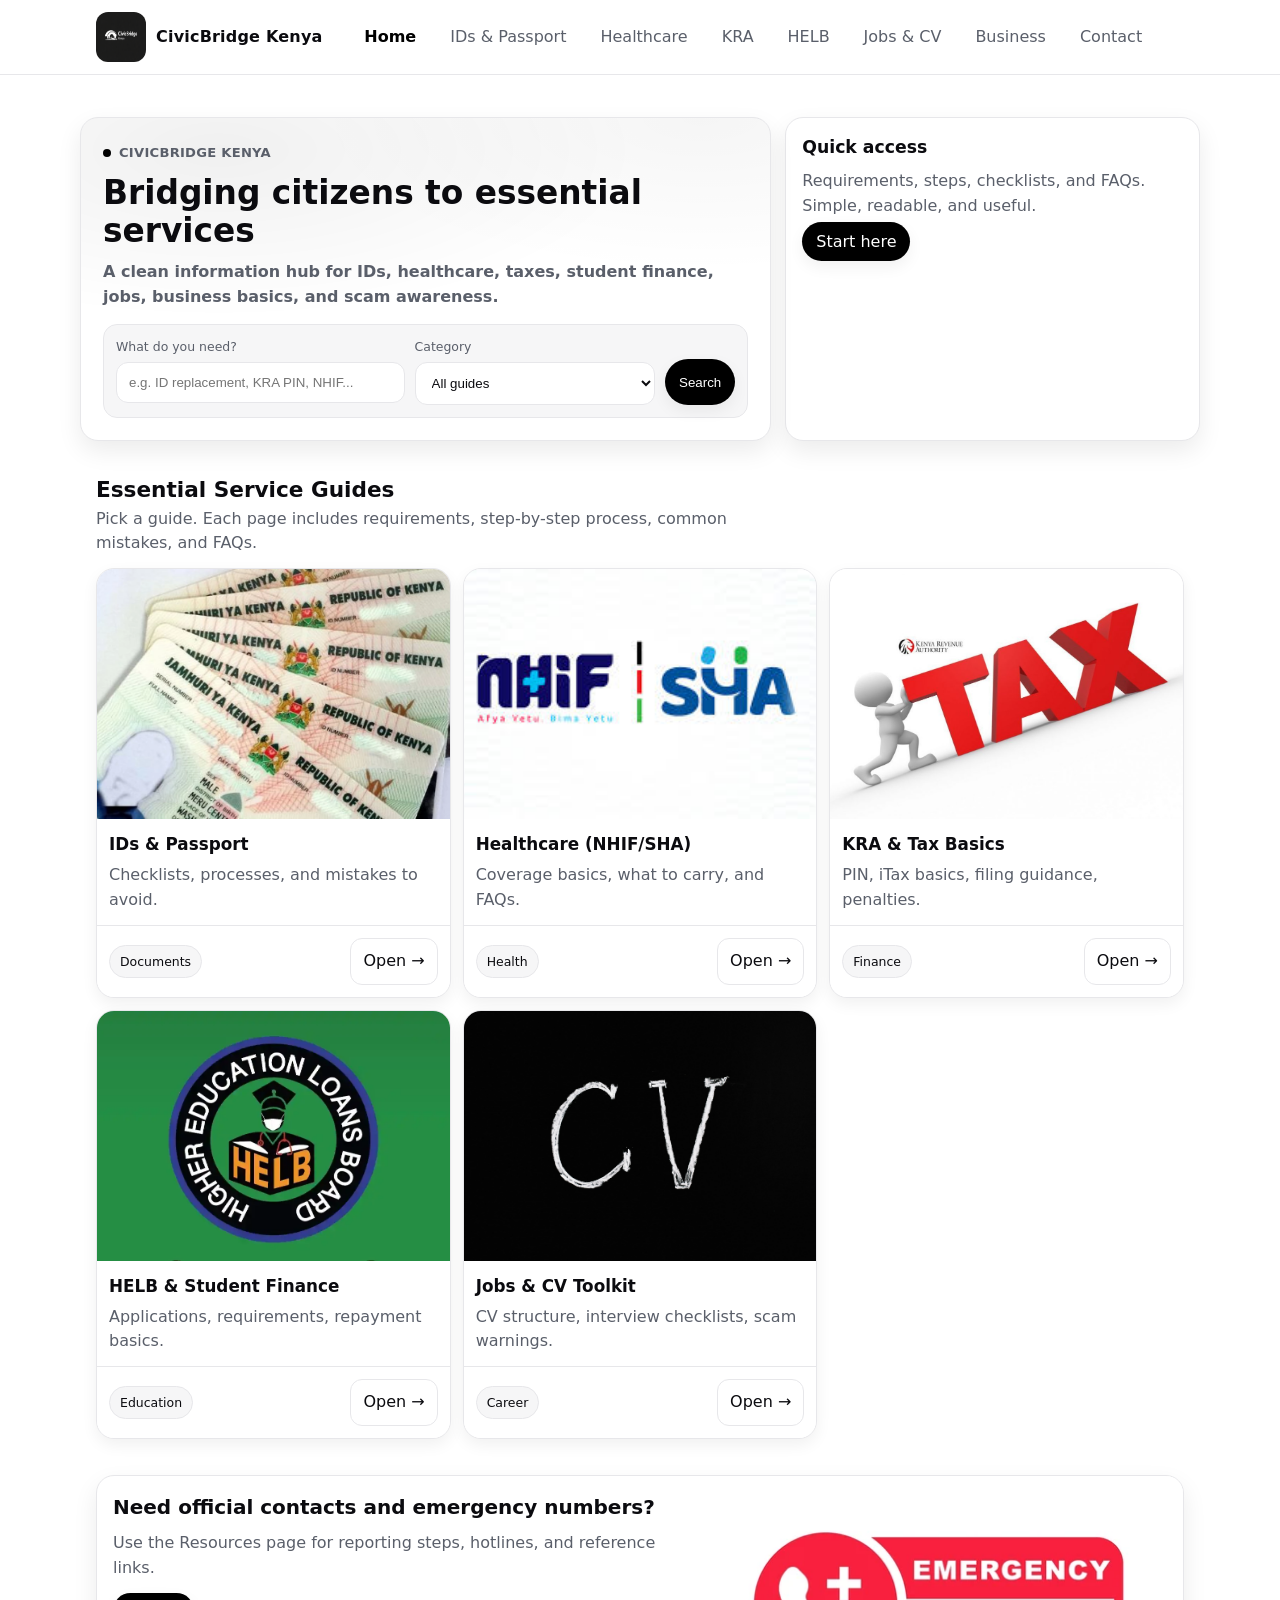
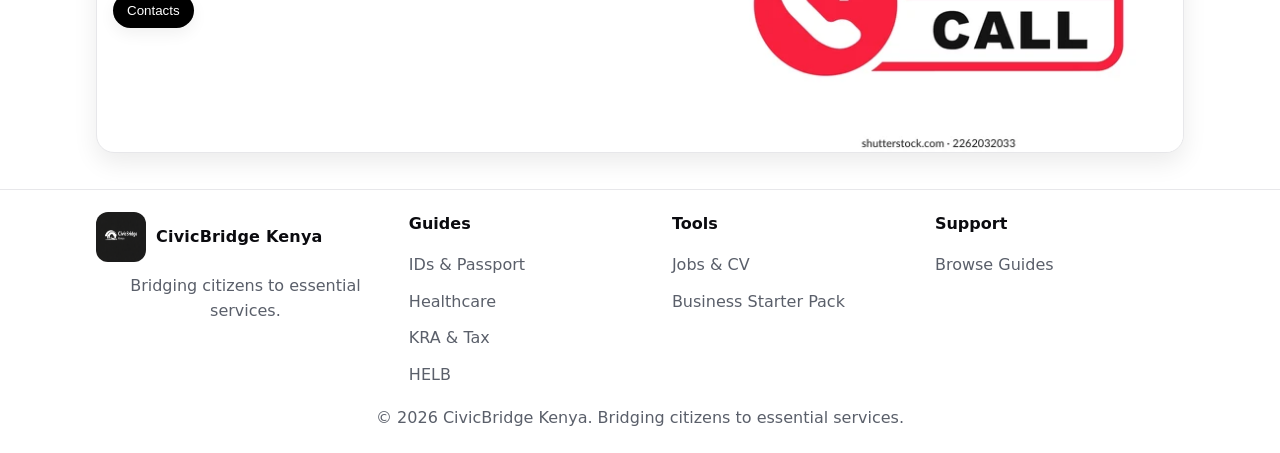
==== index.html @ 0e1bb904 "add updated pages" ====
<!doctype html>
<html lang="en">
  <head>
    <meta charset="UTF-8" />
    <meta name="viewport" content="width=device-width, initial-scale=1.0" />
    <title>CivicBridge Kenya | Home</title>

    <style>
      :root {
        --bg: #ffffff;
        --text: #0b0b0f;
        --muted: #5a5f6a;
        --line: #e7e7ea;
        --surface: #ffffff;
        --soft: #f6f6f7;

        --black: #000000;

        --r: 14px;
        --r2: 18px;
        --max: 1120px;

        --shadow: 0 10px 24px rgba(0, 0, 0, 0.08);
        --shadow2: 0 6px 16px rgba(0, 0, 0, 0.06);
      }

      * {
        box-sizing: border-box;
      }
      html {
        scroll-behavior: smooth;
      }
      body {
        margin: 0;
        font-family:
          system-ui,
          -apple-system,
          Segoe UI,
          Roboto,
          Arial,
          sans-serif;
        background: var(--bg);
        color: var(--text);
        line-height: 1.55;
      }

      a {
        color: inherit;
        text-decoration: none;
      }
      img {
        max-width: 100%;
        display: block;
      }
      .container {
        max-width: var(--max);
        margin: 0 auto;
        padding: 0 16px;
      }

      /* NAV */
      .nav {
        position: sticky;
        top: 0;
        z-index: 50;
        background: rgba(255, 255, 255, 0.92);
        border-bottom: 1px solid var(--line);
        backdrop-filter: blur(10px);
      }
      .navwrap {
        display: flex;
        align-items: center;
        justify-content: space-between;
        padding: 12px 0;
        gap: 12px;
      }
      .brand {
        display: flex;
        align-items: center;
        gap: 10px;
        font-weight: 900;
        letter-spacing: 0.2px;
        white-space: nowrap;
      }
      .current{color: #000000;}
      .mark {
        width: 50px;
        height: 50px;
        border-radius: 12px;
      }
      .mark::after {
        content: "";
        position: absolute;
        inset: 9px;
        border-radius: 10px;
        background: #fff;
        opacity: 0.1;
      }

      .links {
        display: flex;
        align-items: center;
        gap: 14px;
        color: var(--muted);
      }
      .links a {
        padding: 10px 10px;
        border-radius: 10px;
        transition:
          background 0.15s ease,
          color 0.15s ease,
          transform 0.15s ease;
      }
      .links a:hover {
        background: var(--soft);
        color: var(--text);
        transform: translateY(-1px);
      }

      .actions {
        display: flex;
        align-items: center;
        gap: 10px;
      }
      .chip {
        border: 1px solid var(--line);
        background: var(--surface);
        padding: 10px 12px;
        border-radius: 999px;
        transition:
          background 0.15s ease,
          transform 0.15s ease;
      }
      .chip:hover {
        background: var(--soft);
        transform: translateY(-1px);
      }
      .btn {
        border: none;
        background: var(--black);
        color: #fff;
        padding: 10px 14px;
        border-radius: 999px;
        cursor: pointer;
        box-shadow: var(--shadow2);
        transition:
          transform 0.15s ease,
          filter 0.15s ease;
      }
      .btn:hover {
        transform: translateY(-2px);
        filter: brightness(0.95);
        color: black;
        background-color: mintcream;
      }

      /* Mobile nav */
      #navToggle {
        display: none;
      }
      .hamb {
        display: none;
        width: 46px;
        height: 46px;
        border: 1px solid var(--line);
        border-radius: 12px;
        background: var(--surface);
        cursor: pointer;
        align-items: center;
        justify-content: center;
      }
      .hamb span {
        width: 20px;
        height: 2px;
        background: var(--text);
        position: relative;
        display: block;
      }
      .hamb span::before,
      .hamb span::after {
        content: "";
        position: absolute;
        left: 0;
        width: 20px;
        height: 2px;
        background: var(--text);
      }
      .hamb span::before {
        top: -6px;
      }
      .hamb span::after {
        top: 6px;
      }
      .mobileMenu {
        display: none;
        padding: 10px 0 14px;
        border-top: 1px solid var(--line);
        background: rgba(255, 255, 255, 0.98);
      }
      .mobileMenu a {
        display: block;
        padding: 12px 12px;
        border-radius: 12px;
        color: var(--muted);
      }
      .mobileMenu a:hover {
        background: var(--soft);
        color: var(--text);
      }
      #navToggle:checked ~ .mobileMenu {
        display: block;
      }

      /* HERO */
      .hero {
        padding: 42px 0 14px;
      }
      .heroGrid {
        display: grid;
        grid-template-columns: 1.25fr 0.75fr;
        gap: 14px;
        align-items: stretch;
      }
      .panel {
        border: 1px solid var(--line);
        border-radius: var(--r2);
        background: var(--surface);
        box-shadow: var(--shadow);
      }
      .heroCard {
        padding: 22px;
        position: relative;
        overflow: hidden;
      }
      .heroCard::before {
        content: "";
        position: absolute;
        inset: 0;
        background:
          radial-gradient(
            700px 280px at 20% 10%,
            rgba(0, 0, 0, 0.06),
            transparent 60%
          ),
          radial-gradient(
            700px 280px at 90% 0%,
            rgba(0, 0, 0, 0.04),
            transparent 55%
          );
        pointer-events: none;
      }
      .heroContent {
        position: relative;
      }
      .kicker {
        display: inline-flex;
        align-items: center;
        gap: 8px;
        font-weight: 900;
        letter-spacing: 0.25px;
        color: var(--muted);
        font-size: 0.82rem;
        text-transform: uppercase;
      }
      .dot {
        width: 8px;
        height: 8px;
        border-radius: 999px;
        background: var(--black);
      }
      h1 {
        margin: 10px 0 0;
        font-size: 2.05rem;
        line-height: 1.15;
      }
      .tagline {
        margin: 10px 0 0;
        color: var(--muted);
        font-weight: 650;
        max-width: 70ch;
      }

      .searchBox {
        margin-top: 14px;
        border: 1px solid var(--line);
        background: var(--soft);
        border-radius: var(--r);
        padding: 12px;
        display: grid;
        grid-template-columns: 1.2fr 1fr auto;
        gap: 10px;
      }
      label {
        display: block;
        font-size: 0.78rem;
        color: var(--muted);
        margin-bottom: 6px;
      }
      input,
      select {
        width: 100%;
        padding: 12px 12px;
        border-radius: 12px;
        border: 1px solid var(--line);
        background: #fff;
        color: var(--text);
        outline: none;
        transition:
          border 0.15s ease,
          box-shadow 0.15s ease;
      }
      input:focus,
      select:focus {
        border-color: #111;
        box-shadow: 0 0 0 4px rgba(0, 0, 0, 0.1);
      }
      .searchBox .btn {
        height: 46px;
        align-self: end;
      }

      .sideCard {
        padding: 16px;
      }
      .sideCard h2 {
        margin: 0;
        font-size: 1.08rem;
      }
      .sideCard p {
        margin: 8px 0 0;
        color: var(--muted);
      }
      .stats {
        margin-top: 12px;
        display: grid;
        grid-template-columns: 1fr 1fr;
        gap: 10px;
      }
      .stat {
        border: 1px solid var(--line);
        border-radius: 14px;
        background: #fff;
        padding: 10px;
        box-shadow: var(--shadow2);
      }
      .stat b {
        display: block;
      }
      .stat span {
        color: var(--muted);
        font-size: 0.85rem;
      }

      /* SECTION + CARDS */
      section {
        padding: 18px 0;
      }
      .sectionTitle {
        display: flex;
        align-items: flex-end;
        justify-content: space-between;
        gap: 12px;
        margin-bottom: 12px;
      }
      .sectionTitle h2 {
        margin: 0;
        font-size: 1.35rem;
      }
      .sectionTitle p {
        margin: 0;
        color: var(--muted);
        max-width: 65ch;
      }

      .grid {
        display: grid;
        grid-template-columns: repeat(3, 1fr);
        gap: 12px;
      }

      .card {
        border: 1px solid var(--line);
        border-radius: var(--r2);
        background: #fff;
        box-shadow: var(--shadow2);
        overflow: hidden;
        transition:
          transform 0.15s ease,
          box-shadow 0.15s ease;
      }
      .card:hover {
        transform: translateY(-5px);
        box-shadow: 5px 5px 4px rgb(19, 19, 19);
      }
      .card img {
        width: 100%;
        height: 250px;
        object-fit: cover;
      }
      .thumb {
        height: 120px;
      }
      .cardBody {
        padding: 12px;
      }
      .cardBody h3 {
        margin: 0 0 6px;
        font-size: 1.05rem;
      }
      .cardBody p {
        margin: 0;
        color: var(--muted);
      }
      .cardFoot {
        padding: 12px;
        border-top: 1px solid var(--line);
        display: flex;
        justify-content: space-between;
        align-items: center;
        gap: 10px;
        background: #fff;
      }
      .pill {
        padding: 6px 10px;
        border-radius: 999px;
       
        font-size: 0.78rem;
        border: 1px solid var(--line);
        background: var(--soft);
        color: var(--text);
      }
      .linkBtn {
        padding: 10px 12px;
        border-radius: 12px;
        border: 1px solid var(--line);
        background: #fff;
        transition:
          transform 0.15s ease,
          background 0.15s ease;
      }
      .linkBtn:hover {
        background: var(--soft);
        transform: translateY(-2px);
        color: rgb(255, 253, 253);
        background-color: black;
      }

      /* CTA */
      .cta {
        display: grid;
        grid-template-columns: 1.1fr 0.9fr;
        gap: 0;
        overflow: hidden;
        border-radius: var(--r2);
        border: 1px solid var(--line);
        box-shadow: var(--shadow);
        background: #fff;
      }
      .ctaText {
        padding: 16px;
      }
      .ctaText h3 {
        margin: 0;
        font-size: 1.25rem;
      }
      .ctaText p {
        margin: 8px 0 12px;
        color: var(--muted);
      }
      .ctaArt {
        min-height: 200px;
        background:
          linear-gradient(120deg, rgba(0, 0, 0, 0.06), rgba(0, 0, 0, 0.01)),
          radial-gradient(
            280px 140px at 30% 30%,
            rgba(0, 0, 0, 0.08),
            transparent 60%
          );
      }

      /* FOOTER */
      footer {
        margin-top: 18px;
        border-top: 1px solid var(--line);
        background: #fff;
        padding: 22px 0;
      }
      .footGrid {
        display: grid;
        grid-template-columns: 1.2fr 1fr 1fr 1fr;
        gap: 14px;
      }
      .footGrid h4 {
        margin: 0 0 10px;
      }
      .footGrid a {
        display: block;
        padding: 6px 0;
        color: var(--muted);
      }
      .footGrid a:hover {
        color: var(--text);
      }
      .copy {
        margin-top: 12px;
        color: var(--muted);
        text-align: center;
      }

      /* Responsive */
      @media (max-width: 980px) {
        .heroGrid {
          grid-template-columns: 1fr;
        }
        .searchBox {
          grid-template-columns: 1fr 1fr;
        }
        .cta {
          grid-template-columns: 1fr;
        }
        .grid {
          grid-template-columns: repeat(2, 1fr);
        }
        .footGrid {
          grid-template-columns: 1fr 1fr;
        }
      }
      @media (max-width: 760px) {
        .links,
        .actions .chip {
          display: none;
        }
        .hamb {
          display: flex;
        }
        .searchBox {
          grid-template-columns: 1fr;
        }
        .grid {
          grid-template-columns: 1fr;
        }
        .footGrid {
          grid-template-columns: 1fr;
        }
      }
    </style>
  </head>

  <body>
    <header class="nav">
      <div class="container">
        <div class="navwrap">
          <a class="brand" href="index.html">
            <img src="logo.png" alt="." class="mark" />
            <span>CivicBridge Kenya</span>
          </a>

          <nav class="links">
            <a href="index.html"><b class="current">Home</b></a>
            <a href="passport.html">IDs & Passport</a>
            <a href="healthcare.html">Healthcare</a>
            <a href="kra.html">KRA</a>
            <a href="helb.html">HELB</a>
            <a href="jobs-cv.html">Jobs & CV</a>
            <a href="business-starter.html">Business</a>
            <a href="contact.html">Contact</a>
          </nav>

          <div class="actions"></div>
            <label class="hamb" for="navToggle"><span></span></label>
          </div>
        </div>

        <input type="checkbox" id="navToggle" />
        <div class="mobileMenu">
          <a href="passport.html">IDs & Passport</a>
          <a href="healthcare.html">Healthcare</a>
          <a href="kra.html">KRA & Tax</a>
          <a href="helb.html">HELB</a>
          <a href="jobs-cv.html">Jobs & CV</a>
          <a href="business-starter.html">Business Starter Pack</a>
        </div>
      </div>
    </header>

    <main>
      <div class="container hero">
        <div class="heroGrid">
          <section class="panel heroCard">
            <div class="heroContent">
              <span class="kicker"
                ><span class="dot"></span> CivicBridge Kenya</span
              >
              <h1>Bridging citizens to essential services</h1>
              <p class="tagline">
                A clean information hub for IDs, healthcare, taxes, student
                finance, jobs, business basics, and scam awareness.
              </p>

              <form class="searchBox" action="index.html" method="get">
                <div>
                  <label for="topic">What do you need?</label>
                  <input
                    id="topic"
                    name="topic"
                    placeholder="e.g. ID replacement, KRA PIN, NHIF..."
                  />
                </div>
                <div>
                  <label for="category">Category</label>
                  <select id="category" name="cat">
                    <option value="all">All guides</option>
                    <option value="id">IDs & Passport</option>
                    <option value="health">Healthcare (NHIF/SHA)</option>
                    <option value="tax">KRA & Tax</option>
                    <option value="helb">HELB</option>
                    <option value="jobs">Jobs & CV</option>
                    <option value="business">Business</option>
                  </select>
                </div>
                <button class="btn" type="submit">Search</button>
              </form>
            </div>
          </section>

          <aside class="panel sideCard">
            <h2>Quick access</h2>
            <p>
              Requirements, steps, checklists, and FAQs. Simple, readable, and
              useful.
            </p>
            <div style="margin-top: 12px">
              <a class="btn" href="#services">Start here</a>
            </div>
          </aside>
        </div>
      </div>

      <section id="services">
        <div class="container">
          <div class="sectionTitle">
            <div>
              <h2>Essential Service Guides</h2>
              <p>
                Pick a guide. Each page includes requirements, step-by-step
                process, common mistakes, and FAQs.
              </p>
            </div>
          </div>

          <div class="grid">
            <article class="card">
              <div><img src="id.webp" alt="id" /></div>
              <div class="cardBody">
                <h3>IDs & Passport</h3>
                <p>Checklists, processes, and mistakes to avoid.</p>
              </div>
              <div class="cardFoot">
                <span class="pill">Documents</span>
                <a class="linkBtn" href="passport.html">Open →</a>
              </div>
            </article>

            <article class="card">
              <div><img src="healthcare.jpg" alt="healthcare" /></div>
              <div class="cardBody">
                <h3>Healthcare (NHIF/SHA)</h3>
                <p>Coverage basics, what to carry, and FAQs.</p>
              </div>
              <div class="cardFoot">
                <span class="pill">Health</span>
                <a class="linkBtn" href="healthcare.html">Open →</a>
              </div>
            </article>

            <article class="card">
              <div><img src="kra.jpg" alt="kra and tax" /></div>
              <div class="cardBody">
                <h3>KRA & Tax Basics</h3>
                <p>PIN, iTax basics, filing guidance, penalties.</p>
              </div>
              <div class="cardFoot">
                <span class="pill">Finance</span>
                <a class="linkBtn" href="kra.html">Open →</a>
              </div>
            </article>

            <article class="card">
              <div><img src="helb.webp" alt="HELB" /></div>
              <div class="cardBody">
                <h3>HELB & Student Finance</h3>
                <p>Applications, requirements, repayment basics.</p>
              </div>
              <div class="cardFoot">
                <span class="pill">Education</span>
                <a class="linkBtn" href="helb.html">Open →</a>
              </div>
            </article>

            <article class="card">
              <div><img src="cv.jpg" alt="Jobs & CV" /></div>
              <div class="cardBody">
                <h3>Jobs & CV Toolkit</h3>
                <p>CV structure, interview checklists, scam warnings.</p>
              </div>
              <div class="cardFoot">
                <span class="pill">Career</span>
                <a class="linkBtn" href="jobs-cv.html">Open →</a>
              </div>
            </article>
          </div>
        </div>
      </section>

      <section>
        <div class="container">
          <div class="cta">
            <div class="ctaText">
              <h3>Need official contacts and emergency numbers?</h3>
              <p>
                Use the Resources page for reporting steps, hotlines, and
                reference links.
              </p>
              <button class="btn"><a href="contact.html">Contacts</a></button>
            </div>
            <div class="ctaArt">
              <img src="emergency.webp" alt="emergency"/>
            </div>
          </div>
        </div>
      </section>
    </main>

    <footer>
      <div class="container">
        <div class="footGrid">
          <div>
            <div class="brand" style="margin-bottom: 10px">
              <img src="logo.png" alt="." class="mark" />
              <span>CivicBridge Kenya</span>
            </div>
            <div class="copy">Bridging citizens to essential services.</div>
          </div>

          <div>
            <h4>Guides</h4>
            <a href="passport.html">IDs & Passport</a>
            <a href="healthcare.html">Healthcare</a>
            <a href="kra.html">KRA & Tax</a>
            <a href="helb.html">HELB</a>
          </div>

          <div>
            <h4>Tools</h4>
            <a href="jobs-cv.html">Jobs & CV</a>
            <a href="business-starter.html">Business Starter Pack</a>
          </div>

          <div>
            <h4>Support</h4>
            <a href="#services">Browse Guides</a>
          </div>
        </div>

        <div class="copy">
          © 2026 CivicBridge Kenya. Bridging citizens to essential services.
        </div>
      </div>
    </footer>
  </body>
</html>
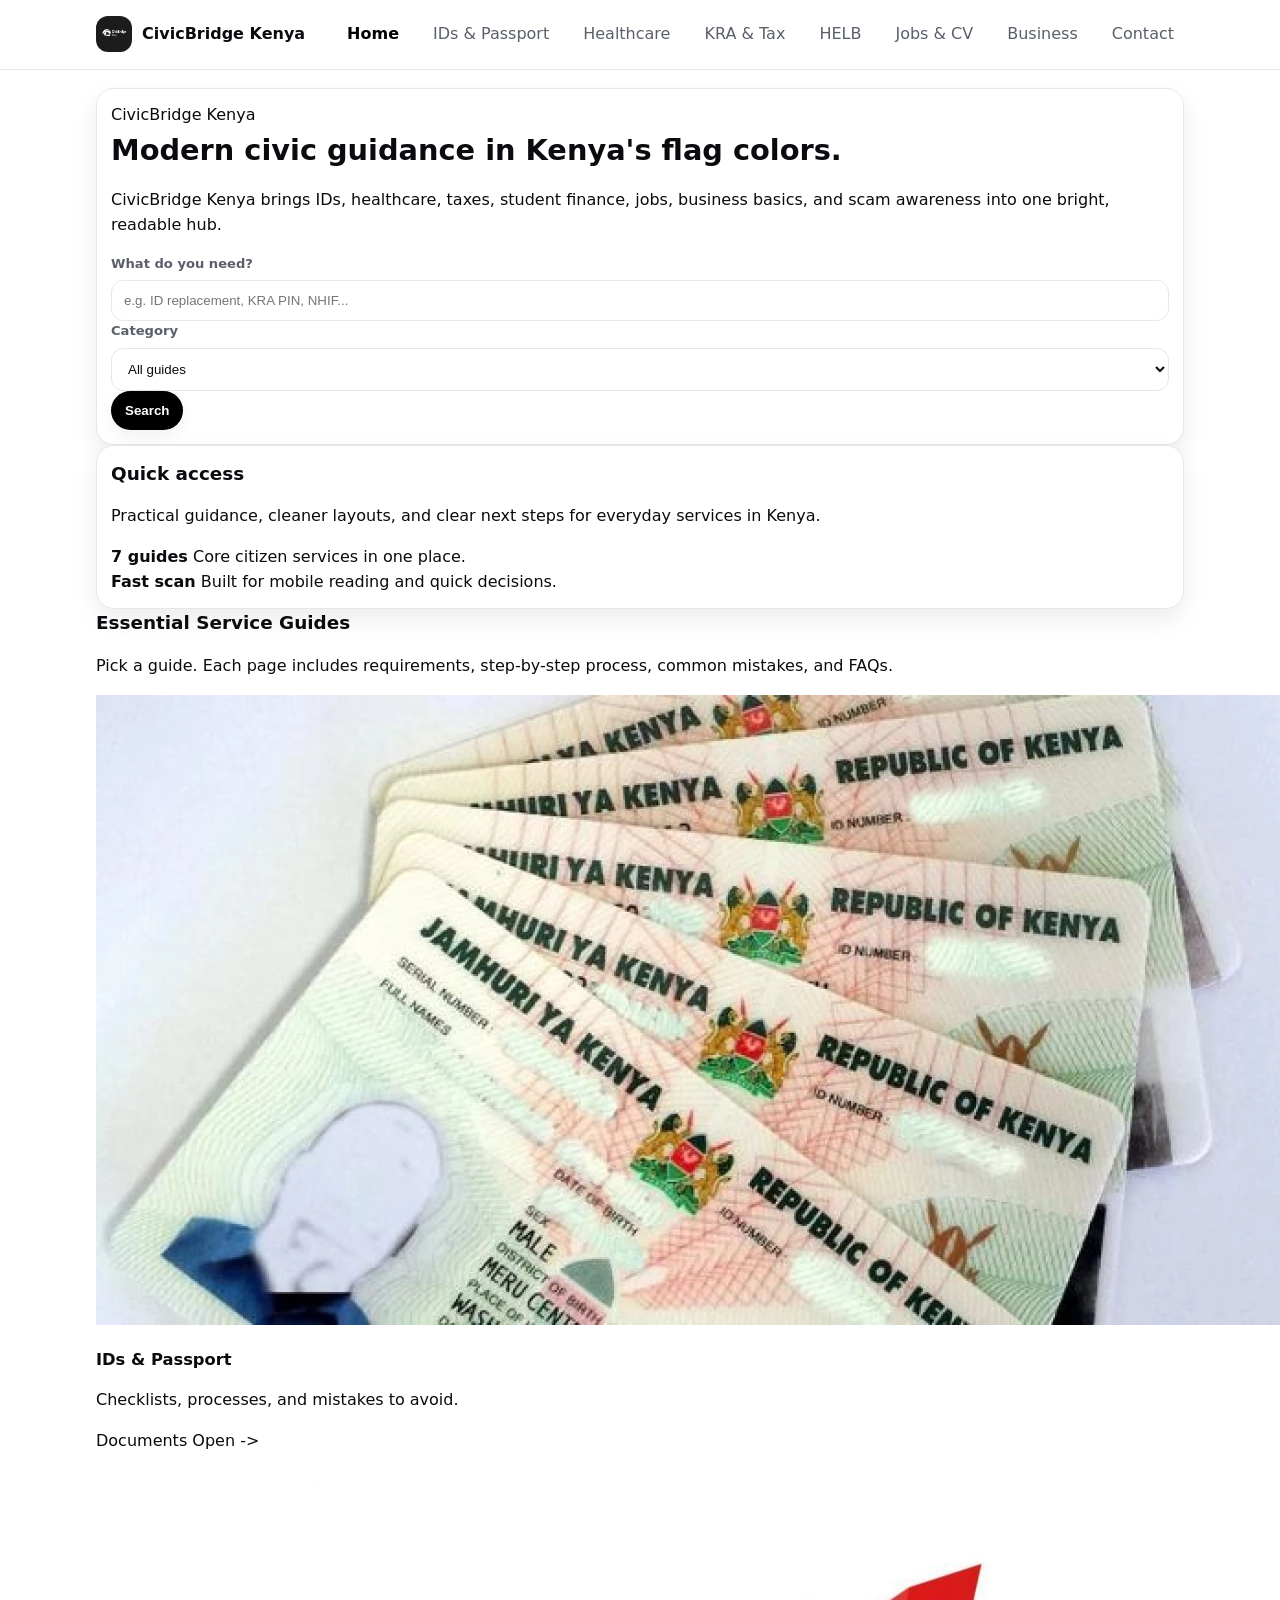
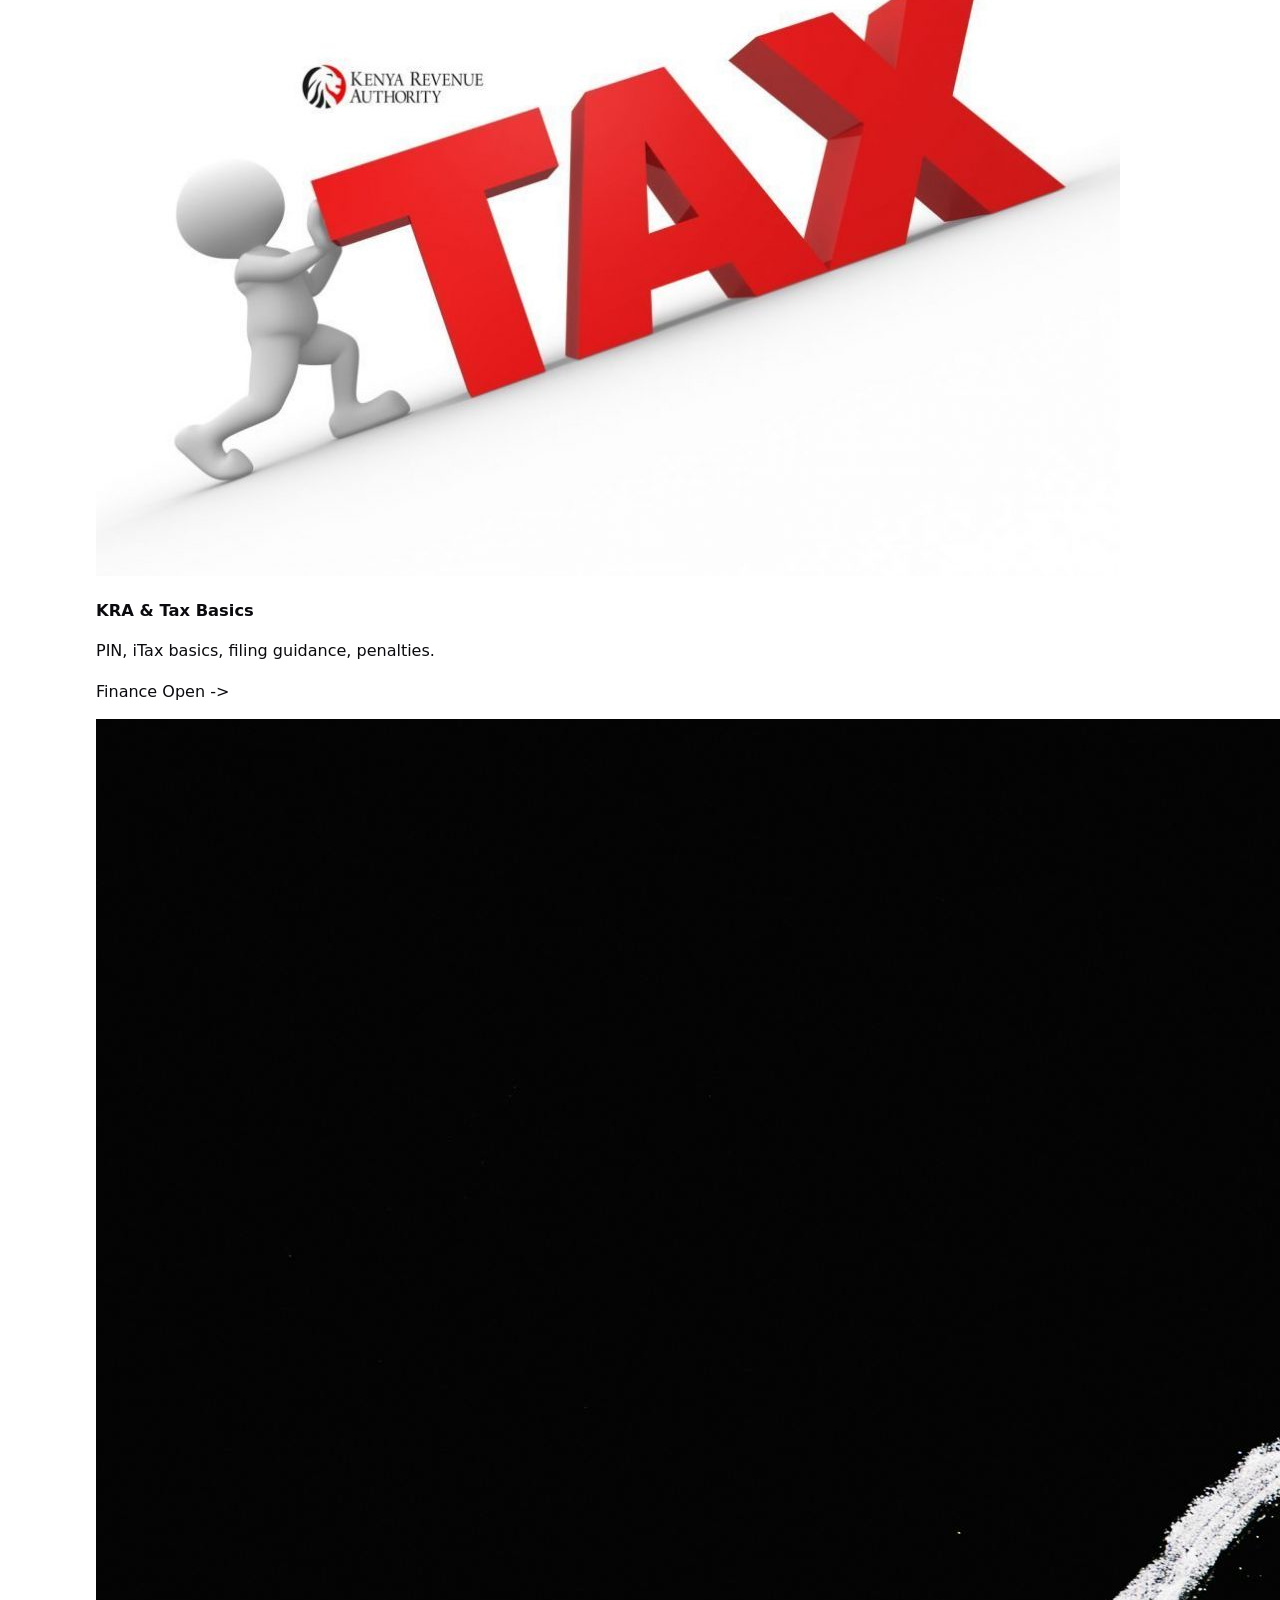
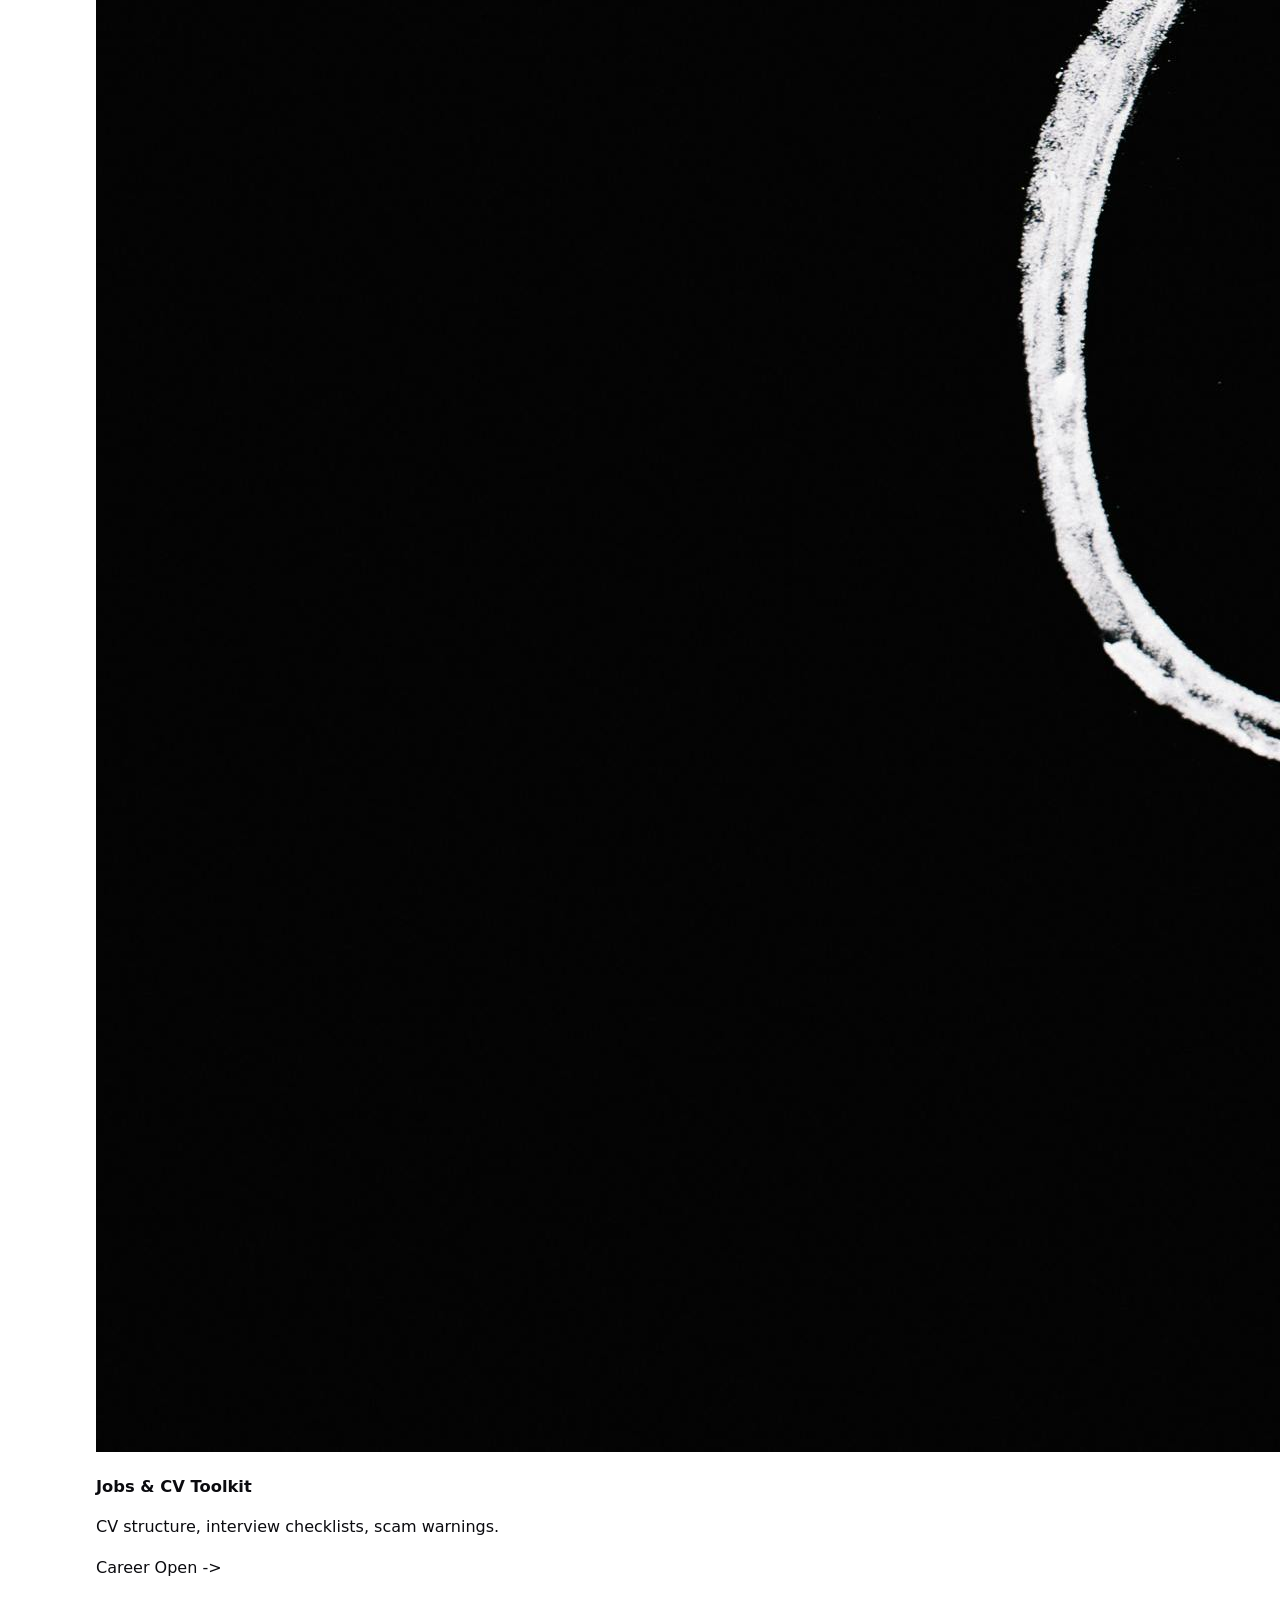
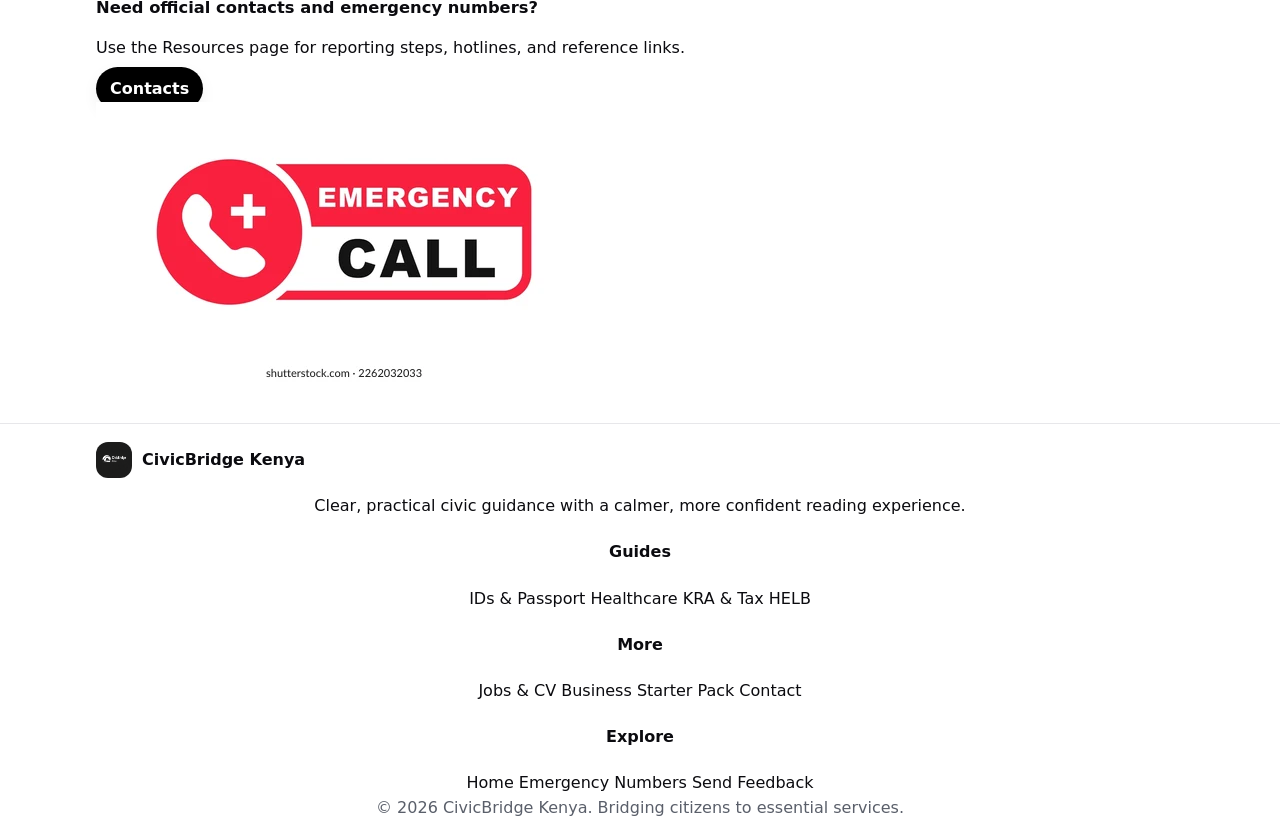
==== commit bbd0e545: "add homepage" ====
--- a/index.html
+++ b/index.html
@@ -4,581 +4,43 @@
     <meta charset="UTF-8" />
     <meta name="viewport" content="width=device-width, initial-scale=1.0" />
     <title>CivicBridge Kenya | Home</title>
-
-    <style>
-      :root {
-        --bg: #ffffff;
-        --text: #0b0b0f;
-        --muted: #5a5f6a;
-        --line: #e7e7ea;
-        --surface: #ffffff;
-        --soft: #f6f6f7;
-
-        --black: #000000;
-
-        --r: 14px;
-        --r2: 18px;
-        --max: 1120px;
-
-        --shadow: 0 10px 24px rgba(0, 0, 0, 0.08);
-        --shadow2: 0 6px 16px rgba(0, 0, 0, 0.06);
-      }
-
-      * {
-        box-sizing: border-box;
-      }
-      html {
-        scroll-behavior: smooth;
-      }
-      body {
-        margin: 0;
-        font-family:
-          system-ui,
-          -apple-system,
-          Segoe UI,
-          Roboto,
-          Arial,
-          sans-serif;
-        background: var(--bg);
-        color: var(--text);
-        line-height: 1.55;
-      }
-
-      a {
-        color: inherit;
-        text-decoration: none;
-      }
-      img {
-        max-width: 100%;
-        display: block;
-      }
-      .container {
-        max-width: var(--max);
-        margin: 0 auto;
-        padding: 0 16px;
-      }
-
-      /* NAV */
-      .nav {
-        position: sticky;
-        top: 0;
-        z-index: 50;
-        background: rgba(255, 255, 255, 0.92);
-        border-bottom: 1px solid var(--line);
-        backdrop-filter: blur(10px);
-      }
-      .navwrap {
-        display: flex;
-        align-items: center;
-        justify-content: space-between;
-        padding: 12px 0;
-        gap: 12px;
-      }
-      .brand {
-        display: flex;
-        align-items: center;
-        gap: 10px;
-        font-weight: 900;
-        letter-spacing: 0.2px;
-        white-space: nowrap;
-      }
-      .current{color: #000000;}
-      .mark {
-        width: 50px;
-        height: 50px;
-        border-radius: 12px;
-      }
-      .mark::after {
-        content: "";
-        position: absolute;
-        inset: 9px;
-        border-radius: 10px;
-        background: #fff;
-        opacity: 0.1;
-      }
-
-      .links {
-        display: flex;
-        align-items: center;
-        gap: 14px;
-        color: var(--muted);
-      }
-      .links a {
-        padding: 10px 10px;
-        border-radius: 10px;
-        transition:
-          background 0.15s ease,
-          color 0.15s ease,
-          transform 0.15s ease;
-      }
-      .links a:hover {
-        background: var(--soft);
-        color: var(--text);
-        transform: translateY(-1px);
-      }
-
-      .actions {
-        display: flex;
-        align-items: center;
-        gap: 10px;
-      }
-      .chip {
-        border: 1px solid var(--line);
-        background: var(--surface);
-        padding: 10px 12px;
-        border-radius: 999px;
-        transition:
-          background 0.15s ease,
-          transform 0.15s ease;
-      }
-      .chip:hover {
-        background: var(--soft);
-        transform: translateY(-1px);
-      }
-      .btn {
-        border: none;
-        background: var(--black);
-        color: #fff;
-        padding: 10px 14px;
-        border-radius: 999px;
-        cursor: pointer;
-        box-shadow: var(--shadow2);
-        transition:
-          transform 0.15s ease,
-          filter 0.15s ease;
-      }
-      .btn:hover {
-        transform: translateY(-2px);
-        filter: brightness(0.95);
-        color: black;
-        background-color: mintcream;
-      }
-
-      /* Mobile nav */
-      #navToggle {
-        display: none;
-      }
-      .hamb {
-        display: none;
-        width: 46px;
-        height: 46px;
-        border: 1px solid var(--line);
-        border-radius: 12px;
-        background: var(--surface);
-        cursor: pointer;
-        align-items: center;
-        justify-content: center;
-      }
-      .hamb span {
-        width: 20px;
-        height: 2px;
-        background: var(--text);
-        position: relative;
-        display: block;
-      }
-      .hamb span::before,
-      .hamb span::after {
-        content: "";
-        position: absolute;
-        left: 0;
-        width: 20px;
-        height: 2px;
-        background: var(--text);
-      }
-      .hamb span::before {
-        top: -6px;
-      }
-      .hamb span::after {
-        top: 6px;
-      }
-      .mobileMenu {
-        display: none;
-        padding: 10px 0 14px;
-        border-top: 1px solid var(--line);
-        background: rgba(255, 255, 255, 0.98);
-      }
-      .mobileMenu a {
-        display: block;
-        padding: 12px 12px;
-        border-radius: 12px;
-        color: var(--muted);
-      }
-      .mobileMenu a:hover {
-        background: var(--soft);
-        color: var(--text);
-      }
-      #navToggle:checked ~ .mobileMenu {
-        display: block;
-      }
-
-      /* HERO */
-      .hero {
-        padding: 42px 0 14px;
-      }
-      .heroGrid {
-        display: grid;
-        grid-template-columns: 1.25fr 0.75fr;
-        gap: 14px;
-        align-items: stretch;
-      }
-      .panel {
-        border: 1px solid var(--line);
-        border-radius: var(--r2);
-        background: var(--surface);
-        box-shadow: var(--shadow);
-      }
-      .heroCard {
-        padding: 22px;
-        position: relative;
-        overflow: hidden;
-      }
-      .heroCard::before {
-        content: "";
-        position: absolute;
-        inset: 0;
-        background:
-          radial-gradient(
-            700px 280px at 20% 10%,
-            rgba(0, 0, 0, 0.06),
-            transparent 60%
-          ),
-          radial-gradient(
-            700px 280px at 90% 0%,
-            rgba(0, 0, 0, 0.04),
-            transparent 55%
-          );
-        pointer-events: none;
-      }
-      .heroContent {
-        position: relative;
-      }
-      .kicker {
-        display: inline-flex;
-        align-items: center;
-        gap: 8px;
-        font-weight: 900;
-        letter-spacing: 0.25px;
-        color: var(--muted);
-        font-size: 0.82rem;
-        text-transform: uppercase;
-      }
-      .dot {
-        width: 8px;
-        height: 8px;
-        border-radius: 999px;
-        background: var(--black);
-      }
-      h1 {
-        margin: 10px 0 0;
-        font-size: 2.05rem;
-        line-height: 1.15;
-      }
-      .tagline {
-        margin: 10px 0 0;
-        color: var(--muted);
-        font-weight: 650;
-        max-width: 70ch;
-      }
-
-      .searchBox {
-        margin-top: 14px;
-        border: 1px solid var(--line);
-        background: var(--soft);
-        border-radius: var(--r);
-        padding: 12px;
-        display: grid;
-        grid-template-columns: 1.2fr 1fr auto;
-        gap: 10px;
-      }
-      label {
-        display: block;
-        font-size: 0.78rem;
-        color: var(--muted);
-        margin-bottom: 6px;
-      }
-      input,
-      select {
-        width: 100%;
-        padding: 12px 12px;
-        border-radius: 12px;
-        border: 1px solid var(--line);
-        background: #fff;
-        color: var(--text);
-        outline: none;
-        transition:
-          border 0.15s ease,
-          box-shadow 0.15s ease;
-      }
-      input:focus,
-      select:focus {
-        border-color: #111;
-        box-shadow: 0 0 0 4px rgba(0, 0, 0, 0.1);
-      }
-      .searchBox .btn {
-        height: 46px;
-        align-self: end;
-      }
-
-      .sideCard {
-        padding: 16px;
-      }
-      .sideCard h2 {
-        margin: 0;
-        font-size: 1.08rem;
-      }
-      .sideCard p {
-        margin: 8px 0 0;
-        color: var(--muted);
-      }
-      .stats {
-        margin-top: 12px;
-        display: grid;
-        grid-template-columns: 1fr 1fr;
-        gap: 10px;
-      }
-      .stat {
-        border: 1px solid var(--line);
-        border-radius: 14px;
-        background: #fff;
-        padding: 10px;
-        box-shadow: var(--shadow2);
-      }
-      .stat b {
-        display: block;
-      }
-      .stat span {
-        color: var(--muted);
-        font-size: 0.85rem;
-      }
-
-      /* SECTION + CARDS */
-      section {
-        padding: 18px 0;
-      }
-      .sectionTitle {
-        display: flex;
-        align-items: flex-end;
-        justify-content: space-between;
-        gap: 12px;
-        margin-bottom: 12px;
-      }
-      .sectionTitle h2 {
-        margin: 0;
-        font-size: 1.35rem;
-      }
-      .sectionTitle p {
-        margin: 0;
-        color: var(--muted);
-        max-width: 65ch;
-      }
-
-      .grid {
-        display: grid;
-        grid-template-columns: repeat(3, 1fr);
-        gap: 12px;
-      }
-
-      .card {
-        border: 1px solid var(--line);
-        border-radius: var(--r2);
-        background: #fff;
-        box-shadow: var(--shadow2);
-        overflow: hidden;
-        transition:
-          transform 0.15s ease,
-          box-shadow 0.15s ease;
-      }
-      .card:hover {
-        transform: translateY(-5px);
-        box-shadow: 5px 5px 4px rgb(19, 19, 19);
-      }
-      .card img {
-        width: 100%;
-        height: 250px;
-        object-fit: cover;
-      }
-      .thumb {
-        height: 120px;
-      }
-      .cardBody {
-        padding: 12px;
-      }
-      .cardBody h3 {
-        margin: 0 0 6px;
-        font-size: 1.05rem;
-      }
-      .cardBody p {
-        margin: 0;
-        color: var(--muted);
-      }
-      .cardFoot {
-        padding: 12px;
-        border-top: 1px solid var(--line);
-        display: flex;
-        justify-content: space-between;
-        align-items: center;
-        gap: 10px;
-        background: #fff;
-      }
-      .pill {
-        padding: 6px 10px;
-        border-radius: 999px;
-       
-        font-size: 0.78rem;
-        border: 1px solid var(--line);
-        background: var(--soft);
-        color: var(--text);
-      }
-      .linkBtn {
-        padding: 10px 12px;
-        border-radius: 12px;
-        border: 1px solid var(--line);
-        background: #fff;
-        transition:
-          transform 0.15s ease,
-          background 0.15s ease;
-      }
-      .linkBtn:hover {
-        background: var(--soft);
-        transform: translateY(-2px);
-        color: rgb(255, 253, 253);
-        background-color: black;
-      }
-
-      /* CTA */
-      .cta {
-        display: grid;
-        grid-template-columns: 1.1fr 0.9fr;
-        gap: 0;
-        overflow: hidden;
-        border-radius: var(--r2);
-        border: 1px solid var(--line);
-        box-shadow: var(--shadow);
-        background: #fff;
-      }
-      .ctaText {
-        padding: 16px;
-      }
-      .ctaText h3 {
-        margin: 0;
-        font-size: 1.25rem;
-      }
-      .ctaText p {
-        margin: 8px 0 12px;
-        color: var(--muted);
-      }
-      .ctaArt {
-        min-height: 200px;
-        background:
-          linear-gradient(120deg, rgba(0, 0, 0, 0.06), rgba(0, 0, 0, 0.01)),
-          radial-gradient(
-            280px 140px at 30% 30%,
-            rgba(0, 0, 0, 0.08),
-            transparent 60%
-          );
-      }
-
-      /* FOOTER */
-      footer {
-        margin-top: 18px;
-        border-top: 1px solid var(--line);
-        background: #fff;
-        padding: 22px 0;
-      }
-      .footGrid {
-        display: grid;
-        grid-template-columns: 1.2fr 1fr 1fr 1fr;
-        gap: 14px;
-      }
-      .footGrid h4 {
-        margin: 0 0 10px;
-      }
-      .footGrid a {
-        display: block;
-        padding: 6px 0;
-        color: var(--muted);
-      }
-      .footGrid a:hover {
-        color: var(--text);
-      }
-      .copy {
-        margin-top: 12px;
-        color: var(--muted);
-        text-align: center;
-      }
-
-      /* Responsive */
-      @media (max-width: 980px) {
-        .heroGrid {
-          grid-template-columns: 1fr;
-        }
-        .searchBox {
-          grid-template-columns: 1fr 1fr;
-        }
-        .cta {
-          grid-template-columns: 1fr;
-        }
-        .grid {
-          grid-template-columns: repeat(2, 1fr);
-        }
-        .footGrid {
-          grid-template-columns: 1fr 1fr;
-        }
-      }
-      @media (max-width: 760px) {
-        .links,
-        .actions .chip {
-          display: none;
-        }
-        .hamb {
-          display: flex;
-        }
-        .searchBox {
-          grid-template-columns: 1fr;
-        }
-        .grid {
-          grid-template-columns: 1fr;
-        }
-        .footGrid {
-          grid-template-columns: 1fr;
-        }
-      }
-    </style>
+    <link rel="stylesheet" href="styles.css" />
   </head>
 
-  <body>
+  <body class="home">
     <header class="nav">
       <div class="container">
         <div class="navwrap">
           <a class="brand" href="index.html">
-            <img src="logo.png" alt="." class="mark" />
+            <img src="images/logo.png" alt="." class="mark" />
             <span>CivicBridge Kenya</span>
           </a>
 
-          <nav class="links">
+          <nav class="links" aria-label="Primary navigation">
             <a href="index.html"><b class="current">Home</b></a>
             <a href="passport.html">IDs & Passport</a>
             <a href="healthcare.html">Healthcare</a>
-            <a href="kra.html">KRA</a>
+            <a href="kra.html">KRA & Tax</a>
             <a href="helb.html">HELB</a>
             <a href="jobs-cv.html">Jobs & CV</a>
             <a href="business-starter.html">Business</a>
             <a href="contact.html">Contact</a>
           </nav>
-
-          <div class="actions"></div>
-            <label class="hamb" for="navToggle"><span></span></label>
-          </div>
+          <label class="hamb" for="navToggle" aria-label="Open menu"
+            ><span></span
+          ></label>
         </div>
 
         <input type="checkbox" id="navToggle" />
         <div class="mobileMenu">
+          <a href="index.html">Home</a>
           <a href="passport.html">IDs & Passport</a>
           <a href="healthcare.html">Healthcare</a>
           <a href="kra.html">KRA & Tax</a>
           <a href="helb.html">HELB</a>
           <a href="jobs-cv.html">Jobs & CV</a>
           <a href="business-starter.html">Business Starter Pack</a>
+          <a href="contact.html">Contact</a>
         </div>
       </div>
     </header>
@@ -591,10 +53,11 @@
               <span class="kicker"
                 ><span class="dot"></span> CivicBridge Kenya</span
               >
-              <h1>Bridging citizens to essential services</h1>
+              <h1>Modern civic guidance in Kenya's flag colors.</h1>
               <p class="tagline">
-                A clean information hub for IDs, healthcare, taxes, student
-                finance, jobs, business basics, and scam awareness.
+                CivicBridge Kenya brings IDs, healthcare, taxes, student
+                finance, jobs, business basics, and scam awareness into one
+                bright, readable hub.
               </p>
 
               <form class="searchBox" action="index.html" method="get">
@@ -626,11 +89,18 @@
           <aside class="panel sideCard">
             <h2>Quick access</h2>
             <p>
-              Requirements, steps, checklists, and FAQs. Simple, readable, and
-              useful.
+              Practical guidance, cleaner layouts, and clear next steps for
+              everyday services in Kenya.
             </p>
-            <div style="margin-top: 12px">
-              <a class="btn" href="#services">Start here</a>
+            <div class="stats">
+              <div class="stat">
+                <b>7 guides</b>
+                <span>Core citizen services in one place.</span>
+              </div>
+              <div class="stat">
+                <b>Fast scan</b>
+                <span>Built for mobile reading and quick decisions.</span>
+              </div>
             </div>
           </aside>
         </div>
@@ -650,62 +120,62 @@
 
           <div class="grid">
             <article class="card">
-              <div><img src="id.webp" alt="id" /></div>
+              <div><img src="images/id.webp" alt="id" /></div>
               <div class="cardBody">
                 <h3>IDs & Passport</h3>
                 <p>Checklists, processes, and mistakes to avoid.</p>
               </div>
               <div class="cardFoot">
                 <span class="pill">Documents</span>
-                <a class="linkBtn" href="passport.html">Open →</a>
-              </div>
-            </article>
-
-            <article class="card">
-              <div><img src="healthcare.jpg" alt="healthcare" /></div>
+                <a class="linkBtn" href="passport.html">Open -></a>
+              </div>
+            </article>
+
+            <article class="card">
+              <div><img src="images/healthcare.jpg" alt="healthcare" /></div>
               <div class="cardBody">
                 <h3>Healthcare (NHIF/SHA)</h3>
                 <p>Coverage basics, what to carry, and FAQs.</p>
               </div>
               <div class="cardFoot">
                 <span class="pill">Health</span>
-                <a class="linkBtn" href="healthcare.html">Open →</a>
-              </div>
-            </article>
-
-            <article class="card">
-              <div><img src="kra.jpg" alt="kra and tax" /></div>
+                <a class="linkBtn" href="healthcare.html">Open -></a>
+              </div>
+            </article>
+
+            <article class="card">
+              <div><img src="images/kra.jpg" alt="kra and tax" /></div>
               <div class="cardBody">
                 <h3>KRA & Tax Basics</h3>
                 <p>PIN, iTax basics, filing guidance, penalties.</p>
               </div>
               <div class="cardFoot">
                 <span class="pill">Finance</span>
-                <a class="linkBtn" href="kra.html">Open →</a>
-              </div>
-            </article>
-
-            <article class="card">
-              <div><img src="helb.webp" alt="HELB" /></div>
+                <a class="linkBtn" href="kra.html">Open -></a>
+              </div>
+            </article>
+
+            <article class="card">
+              <div><img src="images/helb.webp" alt="HELB" /></div>
               <div class="cardBody">
                 <h3>HELB & Student Finance</h3>
                 <p>Applications, requirements, repayment basics.</p>
               </div>
               <div class="cardFoot">
                 <span class="pill">Education</span>
-                <a class="linkBtn" href="helb.html">Open →</a>
-              </div>
-            </article>
-
-            <article class="card">
-              <div><img src="cv.jpg" alt="Jobs & CV" /></div>
+                <a class="linkBtn" href="helb.html">Open -></a>
+              </div>
+            </article>
+
+            <article class="card">
+              <div><img src="images/cv.jpg" alt="Jobs & CV" /></div>
               <div class="cardBody">
                 <h3>Jobs & CV Toolkit</h3>
                 <p>CV structure, interview checklists, scam warnings.</p>
               </div>
               <div class="cardFoot">
                 <span class="pill">Career</span>
-                <a class="linkBtn" href="jobs-cv.html">Open →</a>
+                <a class="linkBtn" href="jobs-cv.html">Open -></a>
               </div>
             </article>
           </div>
@@ -721,10 +191,10 @@
                 Use the Resources page for reporting steps, hotlines, and
                 reference links.
               </p>
-              <button class="btn"><a href="contact.html">Contacts</a></button>
+              <a class="btn" href="contact.html">Contacts</a>
             </div>
             <div class="ctaArt">
-              <img src="emergency.webp" alt="emergency"/>
+              <img src="images/emergency.webp" alt="Emergency support contacts" />
             </div>
           </div>
         </div>
@@ -735,11 +205,14 @@
       <div class="container">
         <div class="footGrid">
           <div>
-            <div class="brand" style="margin-bottom: 10px">
-              <img src="logo.png" alt="." class="mark" />
+            <a class="brand" href="index.html">
+              <img src="images/logo.png" alt="." class="mark" />
               <span>CivicBridge Kenya</span>
-            </div>
-            <div class="copy">Bridging citizens to essential services.</div>
+            </a>
+            <p class="footerTag">
+              Clear, practical civic guidance with a calmer, more confident
+              reading experience.
+            </p>
           </div>
 
           <div>
@@ -751,14 +224,17 @@
           </div>
 
           <div>
-            <h4>Tools</h4>
+            <h4>More</h4>
             <a href="jobs-cv.html">Jobs & CV</a>
             <a href="business-starter.html">Business Starter Pack</a>
-          </div>
-
-          <div>
-            <h4>Support</h4>
-            <a href="#services">Browse Guides</a>
+            <a href="contact.html">Contact</a>
+          </div>
+
+          <div>
+            <h4>Explore</h4>
+            <a href="index.html">Home</a>
+            <a href="contact.html">Emergency Numbers</a>
+            <a href="contact.html">Send Feedback</a>
           </div>
         </div>
 
--- a/styles.css
+++ b/styles.css
@@ -0,0 +1,474 @@
+:root {
+      --bg: #ffffff;
+      --text: #0b0b0f;
+      --muted: #5a5f6a;
+      --line: #e7e7ea;
+      --surface: #ffffff;
+      --soft: #f6f6f7;
+      --black: #000000;
+      --r: 14px;
+      --r2: 18px;
+      --max: 1120px;
+      --shadow: 0 10px 24px rgba(0, 0, 0, 0.08);
+      --shadow2: 0 6px 16px rgba(0, 0, 0, 0.06);
+    }
+
+    * {
+      box-sizing: border-box;
+    }
+
+    html {
+      scroll-behavior: smooth;
+    }
+
+    body {
+      margin: 0;
+      font-family:
+        system-ui,
+        -apple-system,
+        Segoe UI,
+        Roboto,
+        Arial,
+        sans-serif;
+      background: var(--bg);
+      color: var(--text);
+      line-height: 1.55;
+    }
+
+    a {
+      color: inherit;
+      text-decoration: none;
+    }
+
+    .container {
+      max-width: var(--max);
+      margin: 0 auto;
+      padding: 0 16px;
+    }
+
+    .nav {
+      position: sticky;
+      top: 0;
+      z-index: 50;
+      background: rgba(255, 255, 255, 0.92);
+      border-bottom: 1px solid var(--line);
+      backdrop-filter: blur(10px);
+    }
+
+    .navwrap {
+      display: flex;
+      align-items: center;
+      justify-content: space-between;
+      padding: 12px 0;
+      gap: 12px;
+    }
+
+    .brand {
+      display: flex;
+      align-items: center;
+      gap: 10px;
+      font-weight: 900;
+      white-space: nowrap;
+    }
+
+    .mark {
+      width: 36px;
+      height: 36px;
+      border-radius: 12px;
+      background: var(--black);
+      position: relative;
+    }
+
+    .mark::after {
+      content: "";
+      position: absolute;
+      inset: 9px;
+      border-radius: 10px;
+      background: #fff;
+      opacity: 0.1;
+    }
+
+    .links {
+      display: flex;
+      gap: 14px;
+      color: var(--muted);
+    }
+
+    .links a {
+      padding: 10px 10px;
+      border-radius: 10px;
+    }
+
+    .links a:hover {
+      background: var(--soft);
+      color: var(--text);
+    }
+
+    #navToggle {
+      display: none;
+    }
+
+    .current {
+color: black;      
+    }
+
+ 
+    .hamb {
+      display: none;
+      width: 46px;
+      height: 46px;
+      border: 1px solid var(--line);
+      border-radius: 12px;
+      background: #fff;
+      cursor: pointer;
+      align-items: center;
+      justify-content: center;
+    }
+
+    .hamb span {
+      width: 20px;
+      height: 2px;
+      background: var(--text);
+      position: relative;
+      display: block;
+    }
+
+    .hamb span::before,
+    .hamb span::after {
+      content: "";
+      position: absolute;
+      left: 0;
+      width: 20px;
+      height: 2px;
+      background: var(--text);
+    }
+
+    .hamb span::before {
+      top: -6px;
+    }
+
+    .hamb span::after {
+      top: 6px;
+    }
+
+    .mobileMenu {
+      display: none;
+      padding: 10px 0 14px;
+      border-top: 1px solid var(--line);
+      background: rgba(255, 255, 255, 0.98);
+    }
+
+    .mobileMenu a {
+      display: block;
+      padding: 12px 12px;
+      border-radius: 12px;
+      color: var(--muted);
+      font-weight: 750;
+    }
+
+    .mobileMenu a:hover {
+      background: var(--soft);
+      color: var(--text);
+    }
+
+    #navToggle:checked~.mobileMenu {
+      display: block;
+    }
+
+    main {
+      padding: 18px 0 34px;
+    }
+    .panel {
+      border: 1px solid var(--line);
+      border-radius: var(--r2);
+      background: var(--surface);
+      box-shadow: var(--shadow);
+      padding: 14px;
+    }
+
+    h1 {
+      margin: 0;
+      font-size: 1.8rem;
+    }
+
+    .subtitle {
+      margin: 8px 0 0;
+      color: var(--muted);
+      max-width: 78ch;
+    }
+
+    .layout {
+      margin-top: 14px;
+      display: grid;
+      grid-template-columns: 1fr 320px;
+      gap: 14px;
+      align-items: start;
+    }
+
+    h2 {
+      margin: 0 0 10px;
+      font-size: 1.15rem;
+    }
+
+    h3 {
+      margin: 14px 0 8px;
+      font-size: 1.02rem;
+    }
+
+    .callout {
+      border-radius: 16px;
+      padding: 12px;
+      border: 1px solid var(--line);
+      background: var(--soft);
+      margin: 10px 0;
+    }
+
+    .callout b {
+      display: block;
+      margin-bottom: 4px;
+    }
+
+    .callout p {
+      margin: 0;
+      color: var(--muted);
+    }
+
+    .checklist {
+      list-style: none;
+      padding: 0;
+      margin: 0;
+      display: grid;
+      gap: 10px;
+    }
+
+    .checklist li {
+      display: flex;
+      gap: 10px;
+      align-items: flex-start;
+      border: 1px solid var(--line);
+      background: #fff;
+      border-radius: 16px;
+      padding: 10px 12px;
+      box-shadow: var(--shadow2);
+    }
+
+    .tick {
+      width: 22px;
+      height: 22px;
+      border-radius: 999px;
+      background: var(--black);
+      color: #fff;
+      display: grid;
+      place-items: center;
+      margin-top: 2px;
+    }
+
+    .checklist span {
+      color: var(--muted);
+    }
+
+    .steps {
+      counter-reset: step;
+      display: grid;
+      gap: 10px;
+      margin: 0;
+      padding: 0;
+      list-style: none;
+    }
+
+    .steps li {
+      border: 1px solid var(--line);
+      background: #fff;
+      border-radius: 16px;
+      padding: 12px;
+      position: relative;
+      box-shadow: var(--shadow2);
+    }
+
+    .steps li::before {
+      counter-increment: step;
+      content: counter(step);
+      position: absolute;
+      top: 12px;
+      right: 12px;
+      width: 30px;
+      height: 30px;
+      border-radius: 12px;
+      display: grid;
+      place-items: center;
+      background: var(--soft);
+      border: 1px solid var(--line);
+      color: var(--text);
+    }
+
+    .steps b {
+      display: block;
+      margin-bottom: 4px;
+    }
+
+    .steps p {
+      margin: 0;
+      color: var(--muted);
+    }
+
+    details {
+      border: 1px solid var(--line);
+      background: #fff;
+      border-radius: 16px;
+      padding: 12px;
+      box-shadow: var(--shadow2);
+    }
+
+    details+details {
+      margin-top: 10px;
+    }
+
+    summary {
+      cursor: pointer;
+    }
+
+    details p {
+      margin: 10px 0 0;
+      color: var(--muted);
+    }
+
+    .sideNav {
+      display: grid;
+      gap: 10px;
+    }
+
+    .sideNav a {
+      padding: 12px;
+      border-radius: 14px;
+      border: 1px solid var(--line);
+      background: #fff;
+    }
+
+    .sideNav a:hover {
+      background: var(--soft);
+    }
+
+    .miniNote {
+      margin: 10px 0 0;
+      color: var(--muted);
+      font-size: 0.92rem;
+    }
+
+    footer {
+      border-top: 1px solid var(--line);
+      background: #fff;
+      padding: 18px 0;text-align: center;
+
+    }
+
+    .copy {
+      color: var(--muted);
+    }
+    .tableWrap{
+      margin-top:10px;
+      overflow:auto;
+      border-radius: 16px;
+      border:1px solid var(--line);
+      background:#fff;
+      box-shadow: var(--shadow2);
+    }
+    table{
+      width:100%;
+      border-collapse: collapse;
+      min-width: 720px;
+    }
+    th, td{
+      padding:12px;
+      border-bottom:1px solid var(--line);
+      text-align:left;
+      vertical-align:top;
+    }
+    th{
+      background: var(--soft);
+      font-weight:900;
+      position:sticky; top:0;
+    }
+    td{color: var(--muted);}
+
+     .grid {
+        margin-top: 14px;
+        display: grid;
+        grid-template-columns: 1fr 1fr;
+        gap: 14px;
+      }
+      label {
+        display: block;
+        font-size: 0.82rem;
+        color: var(--muted);
+        font-weight: 800;
+        margin-bottom: 6px;
+      }
+      input,
+      textarea,
+      select {
+        width: 100%;
+        padding: 12px 12px;
+        border-radius: 12px;
+        border: 1px solid var(--line);
+        background: #fff;
+        color: var(--text);
+        outline: none;
+        transition:
+          border 0.15s ease,
+          box-shadow 0.15s ease;
+      }
+      input:focus,
+      textarea:focus,
+      select:focus {
+        border-color: #111;
+        box-shadow: 0 0 0 4px rgba(0, 0, 0, 0.1);
+      }
+      textarea {
+        min-height: 120px;
+        resize: vertical;
+      }
+      .btn {
+        border: none;
+        background: var(--black);
+        color: #fff;
+        padding: 12px 14px;
+        border-radius: 999px;
+        font-weight: 900;
+        cursor: pointer;
+        box-shadow: var(--shadow2);
+      }
+      .btn:hover {
+        filter: brightness(0.95);
+      }
+         .list {
+        list-style: none;
+        padding: 0;
+        margin: 10px 0 0;
+        display: grid;
+        gap: 10px;
+      }
+      .list li {
+        border: 1px solid var(--line);
+        background: var(--soft);
+        border-radius: 16px;
+        padding: 12px;
+      }
+      .list b {
+        display: block;
+        margin-bottom: 4px;
+      }
+    @media (max-width: 980px) {
+      .layout {
+        grid-template-columns: 1fr;
+      }
+    }
+
+    @media (max-width: 760px) {
+      .links {
+        display: none;
+      }
+
+      .hamb {
+        display: flex;
+      }
+    }
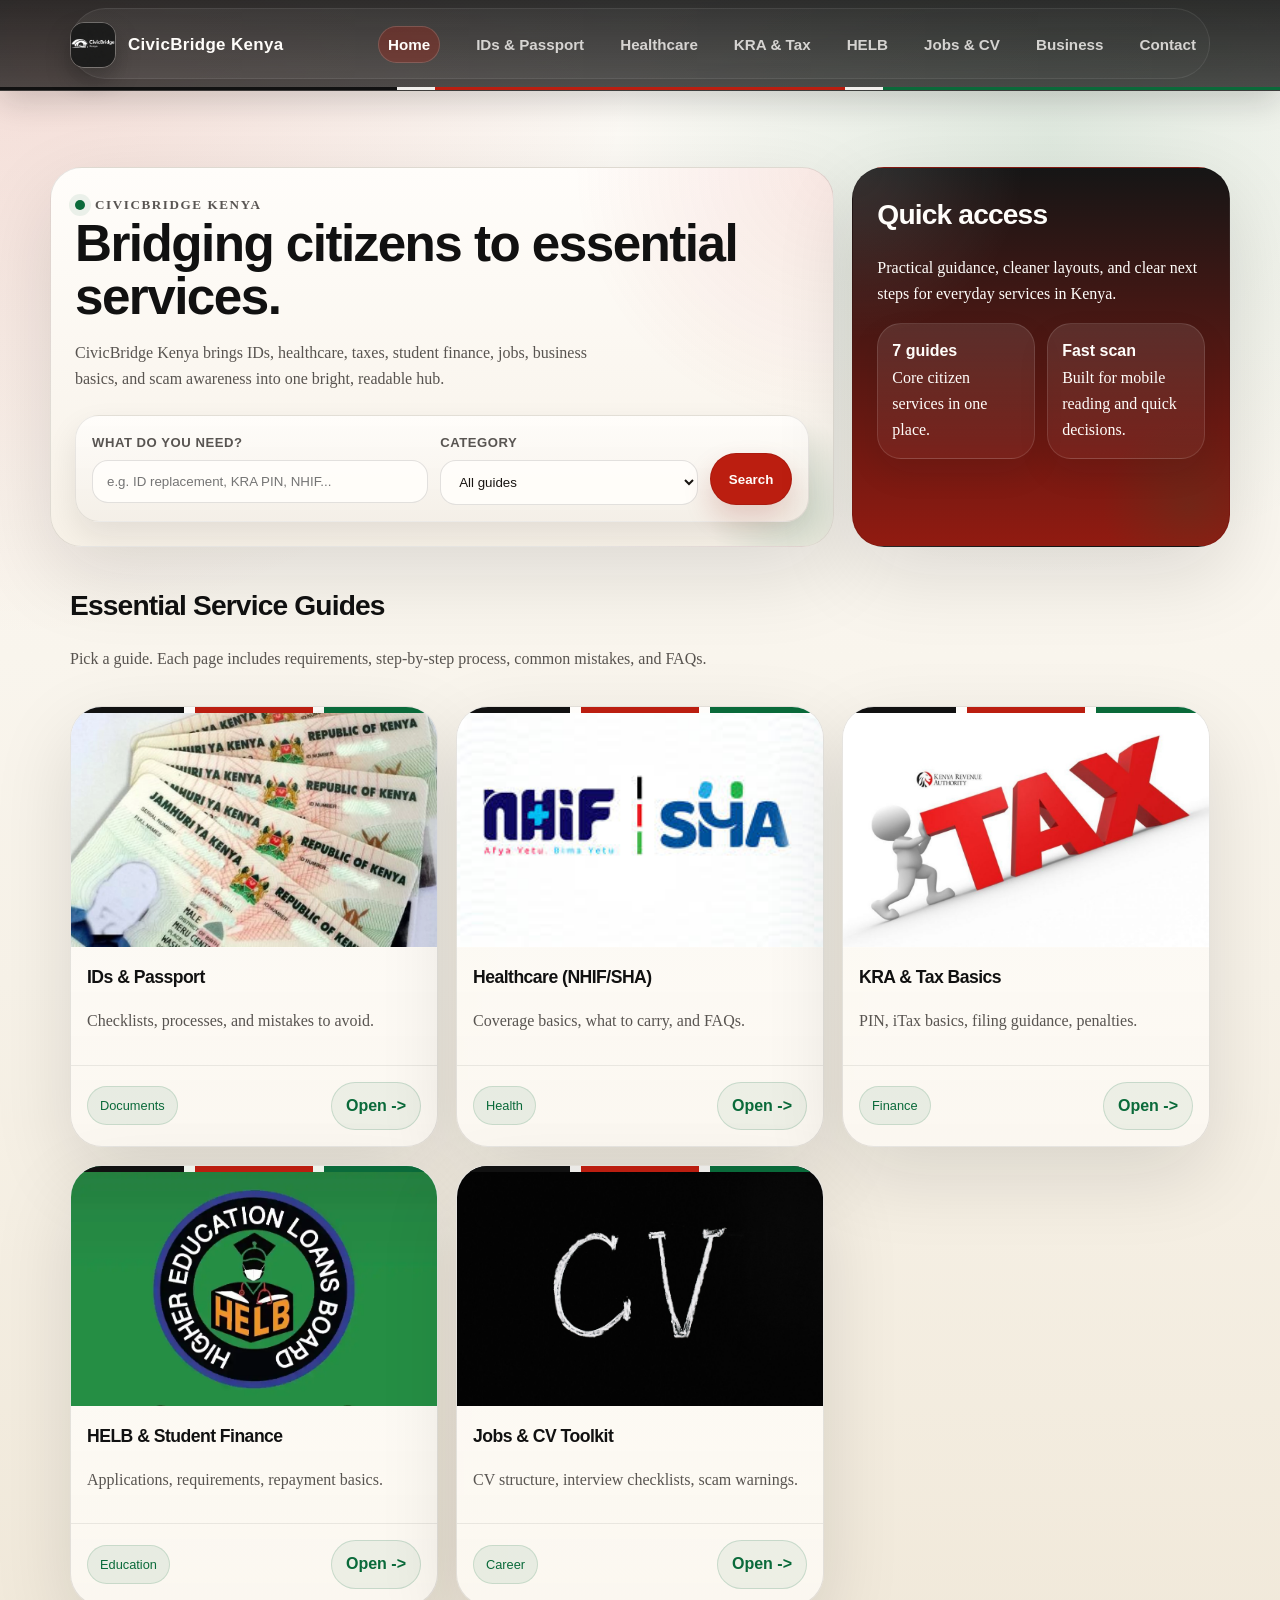
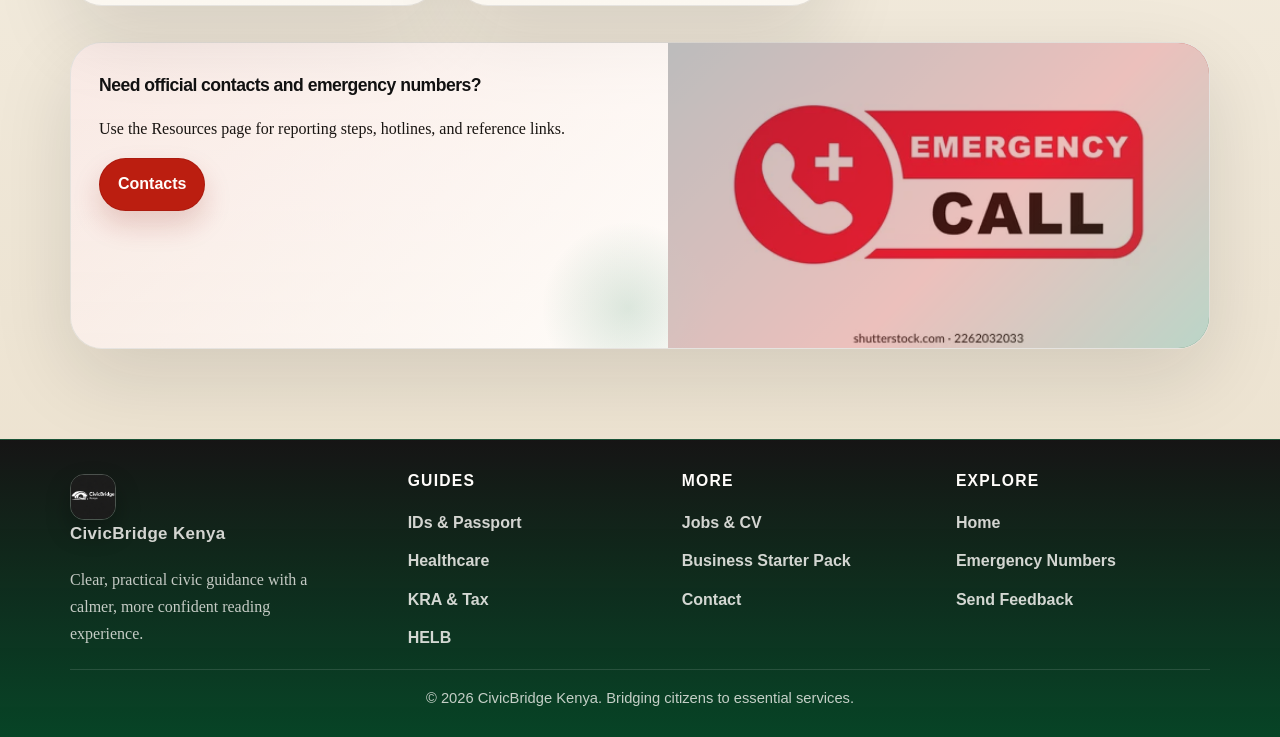
==== commit 0b9a3225: "add homepage" ====
--- a/index.html
+++ b/index.html
@@ -1,4 +1,4 @@
-<!doctype html>
+﻿<!doctype html>
 <html lang="en">
   <head>
     <meta charset="UTF-8" />
@@ -53,7 +53,7 @@
               <span class="kicker"
                 ><span class="dot"></span> CivicBridge Kenya</span
               >
-              <h1>Modern civic guidance in Kenya's flag colors.</h1>
+              <h1>Bridging citizens to essential services.</h1>
               <p class="tagline">
                 CivicBridge Kenya brings IDs, healthcare, taxes, student
                 finance, jobs, business basics, and scam awareness into one
--- a/styles.css
+++ b/styles.css
@@ -1,474 +1,906 @@
 :root {
-      --bg: #ffffff;
-      --text: #0b0b0f;
-      --muted: #5a5f6a;
-      --line: #e7e7ea;
-      --surface: #ffffff;
-      --soft: #f6f6f7;
-      --black: #000000;
-      --r: 14px;
-      --r2: 18px;
-      --max: 1120px;
-      --shadow: 0 10px 24px rgba(0, 0, 0, 0.08);
-      --shadow2: 0 6px 16px rgba(0, 0, 0, 0.06);
-    }
-
-    * {
-      box-sizing: border-box;
-    }
-
-    html {
-      scroll-behavior: smooth;
-    }
-
-    body {
-      margin: 0;
-      font-family:
-        system-ui,
-        -apple-system,
-        Segoe UI,
-        Roboto,
-        Arial,
-        sans-serif;
-      background: var(--bg);
-      color: var(--text);
-      line-height: 1.55;
-    }
-
-    a {
-      color: inherit;
-      text-decoration: none;
-    }
-
-    .container {
-      max-width: var(--max);
-      margin: 0 auto;
-      padding: 0 16px;
-    }
-
-    .nav {
-      position: sticky;
-      top: 0;
-      z-index: 50;
-      background: rgba(255, 255, 255, 0.92);
-      border-bottom: 1px solid var(--line);
-      backdrop-filter: blur(10px);
-    }
-
-    .navwrap {
-      display: flex;
-      align-items: center;
-      justify-content: space-between;
-      padding: 12px 0;
-      gap: 12px;
-    }
-
-    .brand {
-      display: flex;
-      align-items: center;
-      gap: 10px;
-      font-weight: 900;
-      white-space: nowrap;
-    }
-
-    .mark {
-      width: 36px;
-      height: 36px;
-      border-radius: 12px;
-      background: var(--black);
-      position: relative;
-    }
-
-    .mark::after {
-      content: "";
-      position: absolute;
-      inset: 9px;
-      border-radius: 10px;
-      background: #fff;
-      opacity: 0.1;
-    }
-
-    .links {
-      display: flex;
-      gap: 14px;
-      color: var(--muted);
-    }
-
-    .links a {
-      padding: 10px 10px;
-      border-radius: 10px;
-    }
-
-    .links a:hover {
-      background: var(--soft);
-      color: var(--text);
-    }
-
-    #navToggle {
-      display: none;
-    }
-
-    .current {
-color: black;      
-    }
-
- 
-    .hamb {
-      display: none;
-      width: 46px;
-      height: 46px;
-      border: 1px solid var(--line);
-      border-radius: 12px;
-      background: #fff;
-      cursor: pointer;
-      align-items: center;
-      justify-content: center;
-    }
-
-    .hamb span {
-      width: 20px;
-      height: 2px;
-      background: var(--text);
-      position: relative;
-      display: block;
-    }
-
-    .hamb span::before,
-    .hamb span::after {
-      content: "";
-      position: absolute;
-      left: 0;
-      width: 20px;
-      height: 2px;
-      background: var(--text);
-    }
-
-    .hamb span::before {
-      top: -6px;
-    }
-
-    .hamb span::after {
-      top: 6px;
-    }
-
-    .mobileMenu {
-      display: none;
-      padding: 10px 0 14px;
-      border-top: 1px solid var(--line);
-      background: rgba(255, 255, 255, 0.98);
-    }
-
-    .mobileMenu a {
-      display: block;
-      padding: 12px 12px;
-      border-radius: 12px;
-      color: var(--muted);
-      font-weight: 750;
-    }
-
-    .mobileMenu a:hover {
-      background: var(--soft);
-      color: var(--text);
-    }
-
-    #navToggle:checked~.mobileMenu {
-      display: block;
-    }
-
-    main {
-      padding: 18px 0 34px;
-    }
-    .panel {
-      border: 1px solid var(--line);
-      border-radius: var(--r2);
-      background: var(--surface);
-      box-shadow: var(--shadow);
-      padding: 14px;
-    }
-
-    h1 {
-      margin: 0;
-      font-size: 1.8rem;
-    }
-
-    .subtitle {
-      margin: 8px 0 0;
-      color: var(--muted);
-      max-width: 78ch;
-    }
-
-    .layout {
-      margin-top: 14px;
-      display: grid;
-      grid-template-columns: 1fr 320px;
-      gap: 14px;
-      align-items: start;
-    }
-
-    h2 {
-      margin: 0 0 10px;
-      font-size: 1.15rem;
-    }
-
-    h3 {
-      margin: 14px 0 8px;
-      font-size: 1.02rem;
-    }
-
-    .callout {
-      border-radius: 16px;
-      padding: 12px;
-      border: 1px solid var(--line);
-      background: var(--soft);
-      margin: 10px 0;
-    }
-
-    .callout b {
-      display: block;
-      margin-bottom: 4px;
-    }
-
-    .callout p {
-      margin: 0;
-      color: var(--muted);
-    }
-
-    .checklist {
-      list-style: none;
-      padding: 0;
-      margin: 0;
-      display: grid;
-      gap: 10px;
-    }
-
-    .checklist li {
-      display: flex;
-      gap: 10px;
-      align-items: flex-start;
-      border: 1px solid var(--line);
-      background: #fff;
-      border-radius: 16px;
-      padding: 10px 12px;
-      box-shadow: var(--shadow2);
-    }
-
-    .tick {
-      width: 22px;
-      height: 22px;
-      border-radius: 999px;
-      background: var(--black);
-      color: #fff;
-      display: grid;
-      place-items: center;
-      margin-top: 2px;
-    }
-
-    .checklist span {
-      color: var(--muted);
-    }
-
-    .steps {
-      counter-reset: step;
-      display: grid;
-      gap: 10px;
-      margin: 0;
-      padding: 0;
-      list-style: none;
-    }
-
-    .steps li {
-      border: 1px solid var(--line);
-      background: #fff;
-      border-radius: 16px;
-      padding: 12px;
-      position: relative;
-      box-shadow: var(--shadow2);
-    }
-
-    .steps li::before {
-      counter-increment: step;
-      content: counter(step);
-      position: absolute;
-      top: 12px;
-      right: 12px;
-      width: 30px;
-      height: 30px;
-      border-radius: 12px;
-      display: grid;
-      place-items: center;
-      background: var(--soft);
-      border: 1px solid var(--line);
-      color: var(--text);
-    }
-
-    .steps b {
-      display: block;
-      margin-bottom: 4px;
-    }
-
-    .steps p {
-      margin: 0;
-      color: var(--muted);
-    }
-
-    details {
-      border: 1px solid var(--line);
-      background: #fff;
-      border-radius: 16px;
-      padding: 12px;
-      box-shadow: var(--shadow2);
-    }
-
-    details+details {
-      margin-top: 10px;
-    }
-
-    summary {
-      cursor: pointer;
-    }
-
-    details p {
-      margin: 10px 0 0;
-      color: var(--muted);
-    }
-
-    .sideNav {
-      display: grid;
-      gap: 10px;
-    }
-
-    .sideNav a {
-      padding: 12px;
-      border-radius: 14px;
-      border: 1px solid var(--line);
-      background: #fff;
-    }
-
-    .sideNav a:hover {
-      background: var(--soft);
-    }
-
-    .miniNote {
-      margin: 10px 0 0;
-      color: var(--muted);
-      font-size: 0.92rem;
-    }
-
-    footer {
-      border-top: 1px solid var(--line);
-      background: #fff;
-      padding: 18px 0;text-align: center;
-
-    }
-
-    .copy {
-      color: var(--muted);
-    }
-    .tableWrap{
-      margin-top:10px;
-      overflow:auto;
-      border-radius: 16px;
-      border:1px solid var(--line);
-      background:#fff;
-      box-shadow: var(--shadow2);
-    }
-    table{
-      width:100%;
-      border-collapse: collapse;
-      min-width: 720px;
-    }
-    th, td{
-      padding:12px;
-      border-bottom:1px solid var(--line);
-      text-align:left;
-      vertical-align:top;
-    }
-    th{
-      background: var(--soft);
-      font-weight:900;
-      position:sticky; top:0;
-    }
-    td{color: var(--muted);}
-
-     .grid {
-        margin-top: 14px;
-        display: grid;
-        grid-template-columns: 1fr 1fr;
-        gap: 14px;
-      }
-      label {
-        display: block;
-        font-size: 0.82rem;
-        color: var(--muted);
-        font-weight: 800;
-        margin-bottom: 6px;
-      }
-      input,
-      textarea,
-      select {
-        width: 100%;
-        padding: 12px 12px;
-        border-radius: 12px;
-        border: 1px solid var(--line);
-        background: #fff;
-        color: var(--text);
-        outline: none;
-        transition:
-          border 0.15s ease,
-          box-shadow 0.15s ease;
-      }
-      input:focus,
-      textarea:focus,
-      select:focus {
-        border-color: #111;
-        box-shadow: 0 0 0 4px rgba(0, 0, 0, 0.1);
-      }
-      textarea {
-        min-height: 120px;
-        resize: vertical;
-      }
-      .btn {
-        border: none;
-        background: var(--black);
-        color: #fff;
-        padding: 12px 14px;
-        border-radius: 999px;
-        font-weight: 900;
-        cursor: pointer;
-        box-shadow: var(--shadow2);
-      }
-      .btn:hover {
-        filter: brightness(0.95);
-      }
-         .list {
-        list-style: none;
-        padding: 0;
-        margin: 10px 0 0;
-        display: grid;
-        gap: 10px;
-      }
-      .list li {
-        border: 1px solid var(--line);
-        background: var(--soft);
-        border-radius: 16px;
-        padding: 12px;
-      }
-      .list b {
-        display: block;
-        margin-bottom: 4px;
-      }
-    @media (max-width: 980px) {
-      .layout {
-        grid-template-columns: 1fr;
-      }
-    }
-
-    @media (max-width: 760px) {
-      .links {
-        display: none;
-      }
-
-      .hamb {
-        display: flex;
-      }
-    }+  --ivory: #f7f2e8;
+  --ivory-deep: #eadfcb;
+  --flag-black: #111111;
+  --flag-black-deep: #040404;
+  --flag-red: #bb1e10;
+  --flag-red-deep: #8f160c;
+  --flag-red-soft: #d96e63;
+  --flag-green: #0a6a3a;
+  --flag-green-deep: #064426;
+  --flag-white: #fffdfa;
+  --persian: var(--flag-red);
+  --persian-deep: var(--flag-red-deep);
+  --persian-soft: var(--flag-red-soft);
+  --lemon: var(--flag-green);
+  --lemon-bright: var(--flag-black);
+  --lemon-soft: rgba(10, 106, 58, 0.1);
+  --charcoal: var(--flag-black);
+  --charcoal-deep: var(--flag-black-deep);
+  --charcoal-soft: #241b18;
+  --ink: #191512;
+  --ink-muted: rgba(25, 21, 18, 0.72);
+  --panel: rgba(255, 253, 250, 0.78);
+  --panel-strong: rgba(255, 253, 250, 0.96);
+  --line: rgba(17, 17, 17, 0.1);
+  --line-strong: rgba(10, 106, 58, 0.26);
+  --r: 20px;
+  --r2: 32px;
+  --max: 1180px;
+  --shadow: 0 28px 80px rgba(17, 17, 17, 0.12);
+  --shadow2: 0 14px 32px rgba(17, 17, 17, 0.09);
+}
+
+* {
+  box-sizing: border-box;
+}
+
+html {
+  scroll-behavior: smooth;
+}
+
+body {
+  margin: 0;
+  font-family: "Georgia", "Times New Roman", serif;
+  background:
+    radial-gradient(circle at top left, rgba(187, 30, 16, 0.14), transparent 24%),
+    radial-gradient(circle at 82% 6%, rgba(10, 106, 58, 0.12), transparent 18%),
+    linear-gradient(180deg, #fdfbf7 0%, var(--ivory) 42%, var(--ivory-deep) 100%);
+  color: var(--ink);
+  line-height: 1.65;
+}
+
+a {
+  color: inherit;
+  text-decoration: none;
+}
+
+img {
+  max-width: 100%;
+  display: block;
+}
+
+.container {
+  max-width: var(--max);
+  margin: 0 auto;
+  padding: 0 20px;
+}
+
+.nav {
+  position: sticky;
+  top: 0;
+  z-index: 50;
+  background:
+    linear-gradient(180deg, rgba(17, 17, 17, 0.94), rgba(17, 17, 17, 0.82));
+  border-bottom: 1px solid rgba(255, 253, 250, 0.08);
+  box-shadow: 0 10px 32px rgba(17, 17, 17, 0.18);
+  backdrop-filter: blur(22px) saturate(165%);
+}
+
+.nav::after {
+  content: "";
+  display: block;
+  height: 3px;
+  background:
+    linear-gradient(
+      90deg,
+      var(--flag-black) 0 31%,
+      rgba(255, 253, 250, 0.92) 31% 34%,
+      var(--flag-red) 34% 66%,
+      rgba(255, 253, 250, 0.92) 66% 69%,
+      var(--flag-green) 69% 100%
+    );
+}
+
+.navwrap {
+  position: relative;
+  display: flex;
+  align-items: center;
+  justify-content: space-between;
+  gap: 18px;
+  padding: 16px 0 14px;
+}
+
+.navwrap::before {
+  content: "";
+  position: absolute;
+  inset: 8px 0;
+  border-radius: 999px;
+  background:
+    linear-gradient(90deg, rgba(255, 253, 250, 0.06), rgba(255, 253, 250, 0.02));
+  border: 1px solid rgba(255, 253, 250, 0.08);
+  pointer-events: none;
+}
+
+.brand {
+  position: relative;
+  z-index: 1;
+  display: flex;
+  align-items: center;
+  gap: 12px;
+  font-family: "Trebuchet MS", "Segoe UI", sans-serif;
+  font-size: 1.06rem;
+  font-weight: 900;
+  letter-spacing: 0.02em;
+  color: var(--flag-white);
+  white-space: nowrap;
+}
+
+.mark {
+  width: 46px;
+  height: 46px;
+  border-radius: 14px;
+  object-fit: cover;
+  border: 1px solid rgba(255, 253, 250, 0.24);
+  box-shadow: 0 12px 24px rgba(0, 0, 0, 0.28);
+}
+
+.links {
+  position: relative;
+  z-index: 1;
+  display: flex;
+  align-items: center;
+  gap: 8px;
+  flex-wrap: wrap;
+  font-family: "Trebuchet MS", "Segoe UI", sans-serif;
+}
+
+.links a {
+  padding: 10px 14px;
+  border-radius: 999px;
+  color: rgba(255, 253, 250, 0.78);
+  font-size: 0.95rem;
+  font-weight: 800;
+  transition:
+    background 0.18s ease,
+    box-shadow 0.18s ease,
+    color 0.18s ease,
+    transform 0.18s ease;
+}
+
+.links a:hover {
+  background: rgba(255, 253, 250, 0.12);
+  box-shadow: inset 0 0 0 1px rgba(10, 106, 58, 0.24);
+  color: #ffffff;
+  transform: translateY(-1px);
+}
+
+.current {
+  color: var(--flag-white) !important;
+}
+
+.links a .current {
+  display: inline-flex;
+  align-items: center;
+  padding: 6px 10px;
+  border-radius: 999px;
+  background: rgba(187, 30, 16, 0.3);
+  box-shadow: inset 0 0 0 1px rgba(255, 253, 250, 0.16);
+}
+
+#navToggle {
+  display: none;
+}
+
+.hamb {
+  position: relative;
+  z-index: 1;
+  display: none;
+  width: 48px;
+  height: 48px;
+  align-items: center;
+  justify-content: center;
+  border-radius: 14px;
+  border: 1px solid rgba(255, 253, 250, 0.14);
+  background: rgba(255, 253, 250, 0.06);
+  cursor: pointer;
+}
+
+.hamb span,
+.hamb span::before,
+.hamb span::after {
+  width: 20px;
+  height: 2px;
+  background: var(--flag-white);
+  display: block;
+  position: relative;
+  content: "";
+}
+
+.hamb span::before {
+  position: absolute;
+  top: -6px;
+}
+
+.hamb span::after {
+  position: absolute;
+  top: 6px;
+}
+
+.mobileMenu {
+  display: none;
+  margin-top: 8px;
+  padding: 12px;
+  border-radius: 24px;
+  border: 1px solid rgba(255, 253, 250, 0.1);
+  background:
+    linear-gradient(180deg, rgba(17, 17, 17, 0.94), rgba(143, 22, 12, 0.9));
+  box-shadow: 0 18px 34px rgba(17, 17, 17, 0.18);
+  backdrop-filter: blur(22px) saturate(165%);
+}
+
+.mobileMenu a {
+  display: block;
+  padding: 12px 14px;
+  border-radius: 14px;
+  font-family: "Trebuchet MS", "Segoe UI", sans-serif;
+  font-weight: 800;
+  color: rgba(255, 253, 250, 0.9);
+}
+
+.mobileMenu a:hover {
+  background: rgba(255, 253, 250, 0.12);
+  color: #ffffff;
+}
+
+#navToggle:checked ~ .mobileMenu {
+  display: block;
+}
+
+main {
+  padding: 34px 0 48px;
+}
+
+section {
+  padding: 18px 0;
+}
+
+.panel,
+.card,
+.cta {
+  border: 1px solid var(--line);
+  border-radius: var(--r2);
+  background:
+    linear-gradient(180deg, rgba(255, 253, 250, 0.94), rgba(251, 247, 240, 0.98));
+  box-shadow: var(--shadow);
+}
+
+.panel {
+  padding: 24px;
+}
+
+h1,
+h2,
+h3,
+h4,
+summary,
+.pill,
+.btn,
+.linkBtn,
+.chip,
+.links a,
+.mobileMenu a,
+label,
+.brand {
+  font-family: "Trebuchet MS", "Segoe UI", sans-serif;
+}
+
+h1,
+h2,
+h3,
+h4 {
+  margin-top: 0;
+  color: var(--lemon-bright);
+  font-weight: 900;
+  letter-spacing: -0.03em;
+}
+
+h1 {
+  font-size: clamp(2.3rem, 4vw, 4.5rem);
+  line-height: 1.03;
+  margin-bottom: 10px;
+}
+
+h2 {
+  font-size: clamp(1.45rem, 2.2vw, 2.15rem);
+  margin-bottom: 12px;
+}
+
+h3 {
+  font-size: 1.1rem;
+  margin-bottom: 8px;
+}
+
+.subtitle,
+.tagline,
+.sectionTitle p,
+.callout p,
+.steps p,
+details p,
+.copy,
+.miniNote,
+td,
+label,
+.cardBody p,
+.sideCard p,
+.stat span {
+  color: var(--ink-muted);
+}
+
+.subtitle,
+.tagline {
+  max-width: 68ch;
+}
+
+.layout {
+  margin-top: 18px;
+  display: grid;
+  grid-template-columns: minmax(0, 1fr) 320px;
+  gap: 18px;
+  align-items: start;
+}
+
+.callout {
+  margin: 16px 0;
+  padding: 16px 18px;
+  border-radius: 24px;
+  border: 1px solid rgba(10, 106, 58, 0.18);
+  background:
+    linear-gradient(135deg, rgba(10, 106, 58, 0.08), rgba(255, 253, 250, 0.96));
+}
+
+.callout b {
+  display: block;
+  margin-bottom: 6px;
+  color: var(--lemon);
+}
+
+.checklist,
+.steps,
+.list,
+.sideNav {
+  margin: 0;
+  padding: 0;
+  display: grid;
+  gap: 12px;
+}
+
+.checklist,
+.list,
+.steps {
+  list-style: none;
+}
+
+.checklist li,
+.steps li,
+details,
+.sideNav a,
+.list li,
+.stat,
+.searchBox,
+.tableWrap {
+  border: 1px solid rgba(17, 17, 17, 0.08);
+  background: linear-gradient(180deg, rgba(255, 253, 250, 0.96), rgba(244, 239, 231, 0.98));
+  border-radius: 24px;
+  box-shadow: var(--shadow2);
+}
+
+.checklist li {
+  display: flex;
+  align-items: flex-start;
+  gap: 12px;
+  padding: 16px;
+}
+
+.tick {
+  width: 28px;
+  height: 28px;
+  flex-shrink: 0;
+  display: grid;
+  place-items: center;
+  border-radius: 999px;
+  background: var(--persian);
+  color: var(--flag-white);
+  font-family: "Trebuchet MS", "Segoe UI", sans-serif;
+  font-weight: 900;
+}
+
+.steps {
+  counter-reset: step;
+}
+
+.steps li {
+  position: relative;
+  padding: 16px;
+}
+
+.steps li::before {
+  counter-increment: step;
+  content: counter(step);
+  position: absolute;
+  top: 14px;
+  right: 14px;
+  width: 34px;
+  height: 34px;
+  display: grid;
+  place-items: center;
+  border-radius: 14px;
+  background: var(--persian);
+  color: var(--flag-white);
+  font-family: "Trebuchet MS", "Segoe UI", sans-serif;
+  font-weight: 900;
+}
+
+details {
+  padding: 14px 16px;
+}
+
+details + details {
+  margin-top: 12px;
+}
+
+summary {
+  cursor: pointer;
+  color: var(--ink);
+  font-weight: 800;
+}
+
+.sideNav a {
+  padding: 14px 16px;
+  font-family: "Trebuchet MS", "Segoe UI", sans-serif;
+  font-weight: 800;
+  color: var(--ink);
+}
+
+.sideNav a:hover {
+  color: var(--lemon);
+  border-color: var(--line-strong);
+}
+
+.tableWrap {
+  margin-top: 12px;
+  overflow: auto;
+}
+
+table {
+  width: 100%;
+  min-width: 720px;
+  border-collapse: collapse;
+}
+
+th,
+td {
+  padding: 14px;
+  text-align: left;
+  vertical-align: top;
+  border-bottom: 1px solid rgba(17, 17, 17, 0.08);
+}
+
+th {
+  position: sticky;
+  top: 0;
+  background: rgba(10, 106, 58, 0.12);
+  color: var(--flag-black);
+  font-family: "Trebuchet MS", "Segoe UI", sans-serif;
+  font-weight: 900;
+}
+
+.grid {
+  margin-top: 18px;
+  display: grid;
+  grid-template-columns: repeat(2, minmax(0, 1fr));
+  gap: 18px;
+}
+
+label {
+  display: block;
+  margin-bottom: 7px;
+  font-size: 0.82rem;
+  font-weight: 800;
+  letter-spacing: 0.04em;
+  text-transform: uppercase;
+}
+
+input,
+textarea,
+select {
+  width: 100%;
+  padding: 13px 14px;
+  border-radius: 16px;
+  border: 1px solid rgba(17, 17, 17, 0.12);
+  background: rgba(255, 253, 250, 0.94);
+  color: var(--ink);
+  outline: none;
+  transition:
+    border-color 0.18s ease,
+    box-shadow 0.18s ease,
+    transform 0.18s ease;
+}
+
+input:focus,
+textarea:focus,
+select:focus {
+  border-color: rgba(10, 106, 58, 0.38);
+  box-shadow: 0 0 0 4px rgba(10, 106, 58, 0.12);
+  transform: translateY(-1px);
+}
+
+textarea {
+  min-height: 120px;
+  resize: vertical;
+}
+
+.btn,
+.linkBtn,
+.chip {
+  display: inline-flex;
+  align-items: center;
+  justify-content: center;
+  gap: 8px;
+  border-radius: 999px;
+  font-weight: 900;
+  transition:
+    transform 0.18s ease,
+    background 0.18s ease,
+    color 0.18s ease,
+    border-color 0.18s ease;
+}
+
+.btn {
+  padding: 12px 18px;
+  border: 1px solid rgba(143, 22, 12, 0.34);
+  background: var(--persian);
+  color: var(--flag-white);
+  box-shadow: 0 14px 28px rgba(143, 22, 12, 0.18);
+}
+
+.btn:hover,
+.linkBtn:hover,
+.chip:hover {
+  transform: translateY(-2px);
+}
+
+.btn:hover {
+  background: var(--persian-deep);
+}
+
+.linkBtn,
+.chip {
+  padding: 10px 14px;
+  border: 1px solid rgba(10, 106, 58, 0.16);
+  background: rgba(10, 106, 58, 0.06);
+  color: var(--lemon);
+}
+
+.linkBtn:hover,
+.chip:hover {
+  background: rgba(10, 106, 58, 0.12);
+}
+
+.list li {
+  padding: 14px 16px;
+}
+
+.list b {
+  display: block;
+  margin-bottom: 4px;
+  color: var(--persian);
+}
+
+.hero {
+  padding: 42px 0 18px;
+}
+
+.heroGrid {
+  display: grid;
+  grid-template-columns: minmax(0, 1.35fr) minmax(280px, 0.65fr);
+  gap: 18px;
+  align-items: stretch;
+}
+
+.heroCard,
+.sideCard {
+  position: relative;
+  overflow: hidden;
+}
+
+.heroCard::before,
+.sideCard::before,
+.ctaText::before {
+  content: "";
+  position: absolute;
+  inset: auto -50px -50px auto;
+  width: 180px;
+  height: 180px;
+  border-radius: 50%;
+  background: radial-gradient(circle, rgba(10, 106, 58, 0.14), transparent 68%);
+  pointer-events: none;
+}
+
+.heroCard {
+  background:
+    radial-gradient(circle at top right, rgba(187, 30, 16, 0.1), transparent 30%),
+    linear-gradient(180deg, rgba(255, 253, 250, 0.98), rgba(247, 241, 231, 0.98));
+}
+
+.heroContent,
+.ctaText {
+  position: relative;
+}
+
+.kicker {
+  display: inline-flex;
+  align-items: center;
+  gap: 10px;
+  color: var(--ink-muted);
+  font-size: 0.82rem;
+  font-weight: 900;
+  letter-spacing: 0.12em;
+  text-transform: uppercase;
+}
+
+.dot {
+  width: 10px;
+  height: 10px;
+  border-radius: 999px;
+  background: var(--lemon);
+  box-shadow: 0 0 0 6px rgba(10, 106, 58, 0.08);
+}
+
+.searchBox {
+  margin-top: 22px;
+  padding: 16px;
+  display: grid;
+  grid-template-columns: 1.2fr 0.92fr auto;
+  gap: 12px;
+}
+
+.searchBox .btn {
+  align-self: end;
+  min-height: 52px;
+}
+
+.sideCard {
+  background:
+    radial-gradient(circle at top left, rgba(255, 253, 250, 0.12), transparent 32%),
+    linear-gradient(180deg, rgba(17, 17, 17, 0.98), rgba(143, 22, 12, 0.98));
+}
+
+.stats {
+  margin-top: 14px;
+  display: grid;
+  grid-template-columns: 1fr 1fr;
+  gap: 12px;
+}
+
+.stat {
+  padding: 14px;
+}
+
+.stat b {
+  display: block;
+  color: var(--persian);
+  font-family: "Trebuchet MS", "Segoe UI", sans-serif;
+}
+
+.sideCard h2,
+.sideCard p,
+.sideCard .stat span,
+.sideCard .stat b {
+  color: var(--flag-white);
+}
+
+.sideCard .stat {
+  border-color: rgba(255, 253, 250, 0.12);
+  background: linear-gradient(180deg, rgba(255, 253, 250, 0.1), rgba(255, 255, 255, 0.04));
+}
+
+.sectionTitle {
+  display: flex;
+  align-items: flex-end;
+  justify-content: space-between;
+  gap: 14px;
+  margin-bottom: 16px;
+}
+
+.sectionTitle h2 {
+  margin-bottom: 8px;
+}
+
+.homeGrid,
+.cardsGrid {
+  display: grid;
+}
+
+.home .grid,
+.grid.cards {
+  grid-template-columns: repeat(3, minmax(0, 1fr));
+}
+
+.card {
+  position: relative;
+  overflow: hidden;
+  transition:
+    transform 0.2s ease,
+    border-color 0.2s ease,
+    box-shadow 0.2s ease;
+}
+
+.card::before {
+  content: "";
+  position: absolute;
+  inset: 0 0 auto;
+  height: 6px;
+  background:
+    linear-gradient(
+      90deg,
+      var(--flag-black) 0 31%,
+      rgba(255, 253, 250, 0.92) 31% 34%,
+      var(--flag-red) 34% 66%,
+      rgba(255, 253, 250, 0.92) 66% 69%,
+      var(--flag-green) 69% 100%
+    );
+}
+
+.card:hover {
+  transform: translateY(-6px);
+  border-color: rgba(10, 106, 58, 0.22);
+  box-shadow: 0 22px 44px rgba(17, 17, 17, 0.14);
+}
+
+.card img {
+  width: 100%;
+  height: 240px;
+  object-fit: cover;
+}
+
+.cardBody {
+  padding: 16px 16px 14px;
+}
+
+.cardBody h3 {
+  margin-bottom: 8px;
+}
+
+.cardFoot {
+  display: flex;
+  justify-content: space-between;
+  align-items: center;
+  gap: 12px;
+  padding: 16px;
+  border-top: 1px solid rgba(17, 17, 17, 0.08);
+}
+
+.pill {
+  padding: 8px 12px;
+  border-radius: 999px;
+  border: 1px solid rgba(10, 106, 58, 0.14);
+  background: rgba(10, 106, 58, 0.08);
+  color: var(--lemon);
+  font-size: 0.8rem;
+}
+
+.cta {
+  display: grid;
+  grid-template-columns: minmax(0, 1.05fr) minmax(0, 0.95fr);
+  overflow: hidden;
+}
+
+.ctaText {
+  padding: 28px;
+  background:
+    linear-gradient(135deg, rgba(187, 30, 16, 0.08), rgba(255, 253, 250, 0.98));
+}
+
+.ctaArt {
+  min-height: 240px;
+  background:
+    linear-gradient(135deg, var(--flag-black) 0%, var(--flag-red) 58%, var(--flag-green) 100%);
+}
+
+.ctaArt img {
+  width: 100%;
+  height: 100%;
+  object-fit: cover;
+  opacity: 0.72;
+}
+
+footer {
+  margin-top: 24px;
+  border-top: 1px solid rgba(255, 253, 250, 0.08);
+  background:
+    linear-gradient(180deg, rgba(17, 17, 17, 0.98), rgba(7, 68, 38, 1));
+}
+
+.footGrid {
+  display: grid;
+  grid-template-columns: 1.25fr 1fr 1fr 1fr;
+  gap: 20px;
+  padding: 28px 0 12px;
+}
+
+.footGrid .brand {
+  margin-bottom: 12px;
+}
+
+.footGrid h4 {
+  margin-bottom: 10px;
+  color: var(--flag-white);
+  font-size: 0.98rem;
+  text-transform: uppercase;
+  letter-spacing: 0.08em;
+}
+
+.footGrid a {
+  display: block;
+  padding: 6px 0;
+  color: rgba(255, 253, 250, 0.82);
+  font-family: "Trebuchet MS", "Segoe UI", sans-serif;
+  font-weight: 700;
+}
+
+.footGrid a:hover {
+  color: #ffffff;
+}
+
+.footerTag {
+  max-width: 32ch;
+  margin: 0;
+  color: rgba(255, 253, 250, 0.76);
+  line-height: 1.7;
+}
+
+.copy {
+  padding: 16px 0 26px;
+  border-top: 1px solid rgba(255, 253, 250, 0.12);
+  text-align: center;
+  font-family: "Trebuchet MS", "Segoe UI", sans-serif;
+  font-size: 0.92rem;
+  color: rgba(255, 253, 250, 0.76);
+}
+
+.home .nav {
+  background:
+    linear-gradient(180deg, rgba(17, 17, 17, 0.88), rgba(17, 17, 17, 0.74));
+}
+
+@media (max-width: 980px) {
+  .layout,
+  .heroGrid,
+  .cta,
+  .grid,
+  .home .grid,
+  .footGrid {
+    grid-template-columns: 1fr;
+  }
+
+  .searchBox {
+    grid-template-columns: 1fr 1fr;
+  }
+}
+
+@media (max-width: 760px) {
+  .container {
+    padding: 0 16px;
+  }
+
+  .links {
+    display: none;
+  }
+
+  .hamb {
+    display: flex;
+  }
+
+  .panel {
+    padding: 20px;
+  }
+
+  .searchBox {
+    grid-template-columns: 1fr;
+  }
+
+  .copy {
+    padding-bottom: 22px;
+  }
+}
